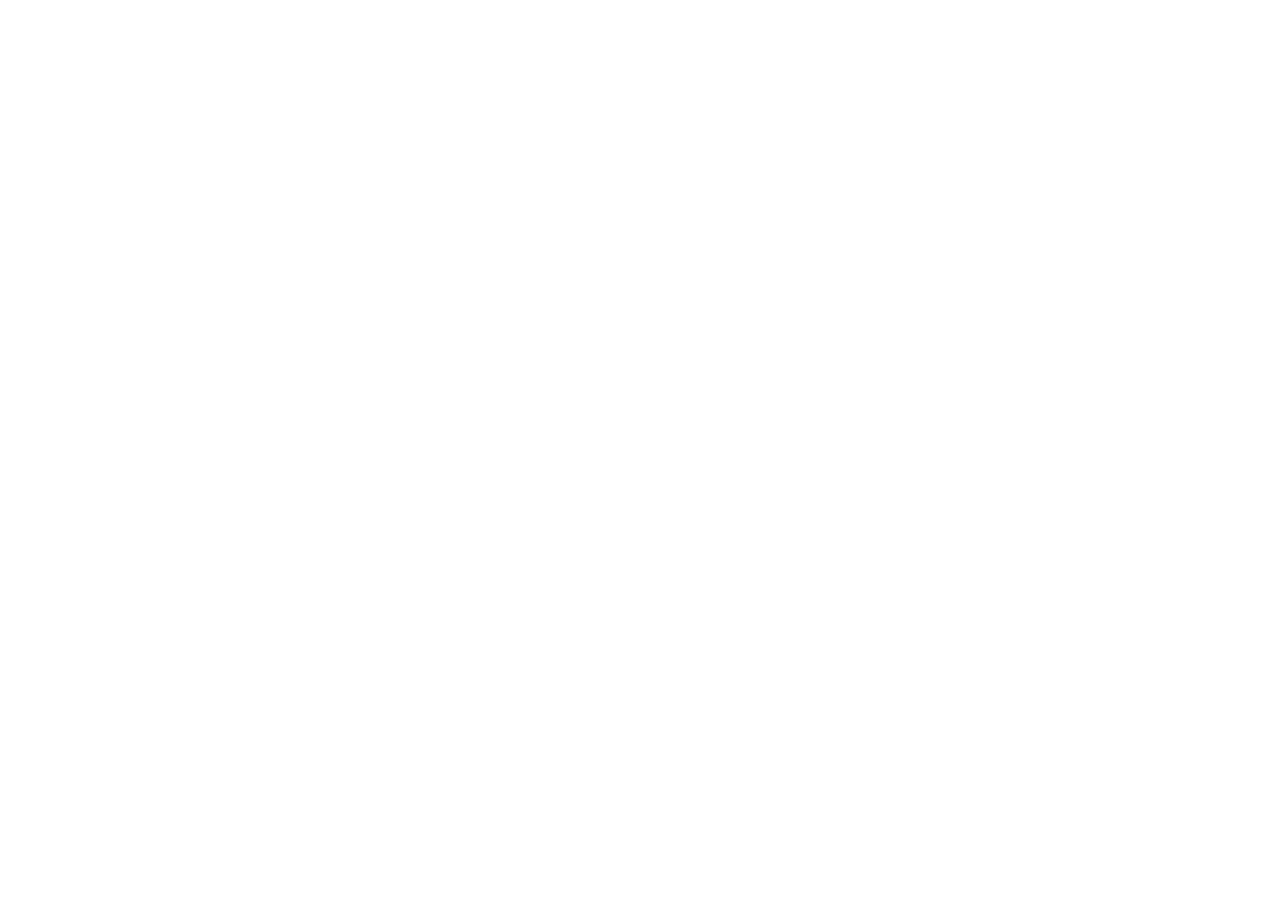
==== index.html @ dad62941 "inmit project" ====
<!DOCTYPE html>
<html lang="en">
<head>
    <meta charset="UTF-8">
    <meta http-equiv="X-UA-Compatible" content="IE=edge">
    <meta name="viewport" content="width=device-width, initial-scale=1.0">
    <title>Document</title>
</head>
<body>
    
</body>
</html>
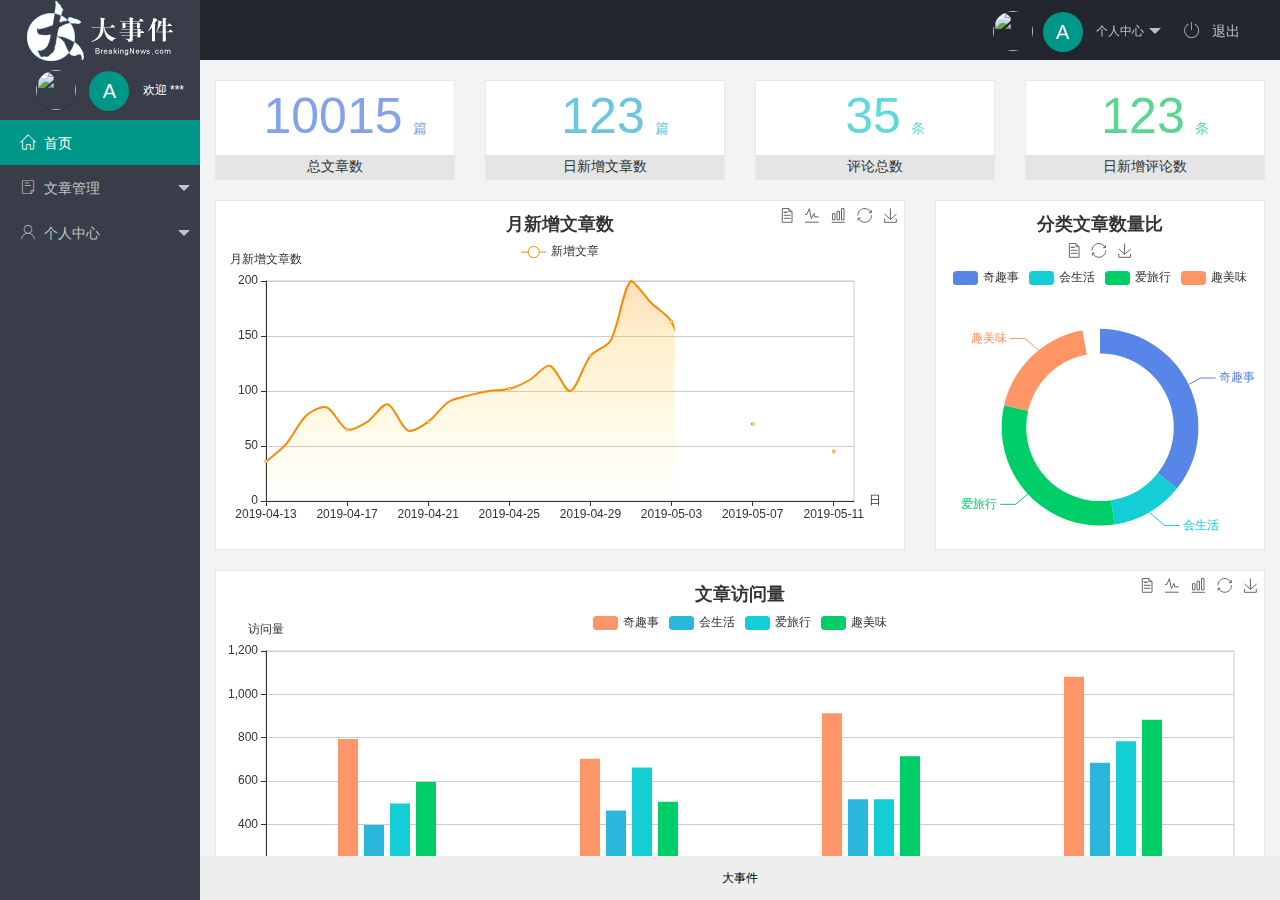
==== commit 96b977a2: "index分支开发完成提交" ====
--- a/index.html
+++ b/index.html
@@ -5,8 +5,89 @@
     <meta http-equiv="X-UA-Compatible" content="IE=edge">
     <meta name="viewport" content="width=device-width, initial-scale=1.0">
     <title>Document</title>
+    <link rel="stylesheet" href="./assets/lib/layui/css/layui.css">
+    <link rel="stylesheet" href="./assets/fonts/iconfont.css">
+    <link rel="stylesheet" href="./assets/css/index.css">
 </head>
 <body>
-    
+    <div class="layui-layout layui-layout-admin">
+        <div class="layui-header">
+          <div class="layui-logo layui-hide-xs layui-bg-black">
+            <img src="./assets/images/logo.png" alt="">
+          </div>
+          <!-- 头部区域（可配合layui 已有的水平导航） -->
+          <ul class="layui-nav layui-layout-left">
+            <!-- 移动端显示 -->
+            <li class="layui-nav-item layui-show-xs-inline-block layui-hide-sm" lay-header-event="menuLeft">
+              <i class="layui-icon layui-icon-spread-left"></i>
+            </li>
+
+          </ul>
+          <ul class="layui-nav layui-layout-right" lay-shrink="all">
+            <li class="layui-nav-item layui-hide layui-show-md-inline-block">
+              <a href="javascript:;" class="userinfo">
+                <img src="/tva1.sinaimg.cn/crop.0.0.118.118.180/5db11ff4gw1e77d3nqrv8j203b03cweg.jpg" class="layui-nav-img"><span class="text-avatar">A</span>
+                个人中心
+              </a>
+              <dl class="layui-nav-child">
+                <dd><a href="">基本资料</a></dd>
+                <dd><a href="">更换头像</a></dd>
+                <dd><a href="">重置密码</a></dd>
+              </dl>
+            </li>
+            <li class="layui-nav-item" lay-header-event="menuRight" lay-unselect>
+              <a href="javascript:;" id="btnLogout"><span class="iconfont icon-tuichu"></span>
+                退出
+              </a>
+            </li>
+          </ul>
+        </div>
+        
+        <div class="layui-side layui-bg-black">
+          <div class="layui-side-scroll">
+            <!-- 左侧导航区域（可配合layui已有的垂直导航） -->
+            <div href="javascript:;" class="userinfo">
+              <img src="/tva1.sinaimg.cn/crop.0.0.118.118.180/5db11ff4gw1e77d3nqrv8j203b03cweg.jpg" class="layui-nav-img">
+              <span class="text-avatar">A</span>
+              <span id="welcome">欢迎 ***</span>
+            </div>
+            <ul class="layui-nav layui-nav-tree" lay-shrink="all">
+                <li class="layui-nav-item layui-this">
+                    <a href="./home/dashboard.html" target="fm"><span class="iconfont icon-home"></span>首页</a>
+                </li>
+                <li class="layui-nav-item">
+                    <a class="" href="javascript:;"><span class="iconfont icon-16"></span>文章管理</a>
+                    <dl class="layui-nav-child">
+                        <dd><a href="javascript:;"><i class="layui-icon layui-icon-cols"></i>文章类别</a></dd>
+                        <dd><a href="javascript:;"><i class="layui-icon layui-icon-cols"></i>文章列表</a></dd>
+                        <dd><a href="javascript:;"><i class="layui-icon layui-icon-cols"></i>发布文章</a></dd>
+                    </dl>
+                </li>
+                <li class="layui-nav-item">
+                    <a href="javascript:;"><span class="iconfont icon-user"></span>个人中心</a>
+                    <dl class="layui-nav-child">
+                        <dd><a href="javascript:;"><i class="layui-icon layui-icon-cols"></i>基本资料</a></dd>
+                        <dd><a href="javascript:;"><i class="layui-icon layui-icon-cols"></i>更换头像</a></dd>
+                        <dd><a href="javascript:;"><i class="layui-icon layui-icon-cols"></i>重置密码</a></dd>
+                    </dl>
+                </li>
+            </ul>
+          </div>
+        </div>
+        
+        <div class="layui-body">
+          <!-- 内容主体区域 -->
+          <iframe name="fm" src="./home/dashboard.html" frameborder="0"></iframe>
+        </div>
+        
+        <div class="layui-footer">
+          <!-- 底部固定区域 -->
+          大事件
+        </div>
+    </div>
+      <script src="./assets/lib/layui/layui.all.js"></script>
+      <script src="./assets/lib/jquery.js"></script>
+      <script src="./assets/js/baseAPI.js"></script>
+      <script src="./assets/js/index.js"></script>
 </body>
 </html>--- a/assets/lib/layui/css/layui.css
+++ b/assets/lib/layui/css/layui.css
@@ -0,0 +1,2 @@
+/** layui-v2.5.5 MIT License By https://www.layui.com */
+ .layui-inline,img{display:inline-block;vertical-align:middle}h1,h2,h3,h4,h5,h6{font-weight:400}.layui-edge,.layui-header,.layui-inline,.layui-main{position:relative}.layui-body,.layui-edge,.layui-elip{overflow:hidden}.layui-btn,.layui-edge,.layui-inline,img{vertical-align:middle}.layui-btn,.layui-disabled,.layui-icon,.layui-unselect{-moz-user-select:none;-webkit-user-select:none;-ms-user-select:none}.layui-elip,.layui-form-checkbox span,.layui-form-pane .layui-form-label{text-overflow:ellipsis;white-space:nowrap}.layui-breadcrumb,.layui-tree-btnGroup{visibility:hidden}blockquote,body,button,dd,div,dl,dt,form,h1,h2,h3,h4,h5,h6,input,li,ol,p,pre,td,textarea,th,ul{margin:0;padding:0;-webkit-tap-highlight-color:rgba(0,0,0,0)}a:active,a:hover{outline:0}img{border:none}li{list-style:none}table{border-collapse:collapse;border-spacing:0}h4,h5,h6{font-size:100%}button,input,optgroup,option,select,textarea{font-family:inherit;font-size:inherit;font-style:inherit;font-weight:inherit;outline:0}pre{white-space:pre-wrap;white-space:-moz-pre-wrap;white-space:-pre-wrap;white-space:-o-pre-wrap;word-wrap:break-word}body{line-height:24px;font:14px Helvetica Neue,Helvetica,PingFang SC,Tahoma,Arial,sans-serif}hr{height:1px;margin:10px 0;border:0;clear:both}a{color:#333;text-decoration:none}a:hover{color:#777}a cite{font-style:normal;*cursor:pointer}.layui-border-box,.layui-border-box *{box-sizing:border-box}.layui-box,.layui-box *{box-sizing:content-box}.layui-clear{clear:both;*zoom:1}.layui-clear:after{content:'\20';clear:both;*zoom:1;display:block;height:0}.layui-inline{*display:inline;*zoom:1}.layui-edge{display:inline-block;width:0;height:0;border-width:6px;border-style:dashed;border-color:transparent}.layui-edge-top{top:-4px;border-bottom-color:#999;border-bottom-style:solid}.layui-edge-right{border-left-color:#999;border-left-style:solid}.layui-edge-bottom{top:2px;border-top-color:#999;border-top-style:solid}.layui-edge-left{border-right-color:#999;border-right-style:solid}.layui-disabled,.layui-disabled:hover{color:#d2d2d2!important;cursor:not-allowed!important}.layui-circle{border-radius:100%}.layui-show{display:block!important}.layui-hide{display:none!important}@font-face{font-family:layui-icon;src:url(../font/iconfont.eot?v=250);src:url(../font/iconfont.eot?v=250#iefix) format('embedded-opentype'),url(../font/iconfont.woff2?v=250) format('woff2'),url(../font/iconfont.woff?v=250) format('woff'),url(../font/iconfont.ttf?v=250) format('truetype'),url(../font/iconfont.svg?v=250#layui-icon) format('svg')}.layui-icon{font-family:layui-icon!important;font-size:16px;font-style:normal;-webkit-font-smoothing:antialiased;-moz-osx-font-smoothing:grayscale}.layui-icon-reply-fill:before{content:"\e611"}.layui-icon-set-fill:before{content:"\e614"}.layui-icon-menu-fill:before{content:"\e60f"}.layui-icon-search:before{content:"\e615"}.layui-icon-share:before{content:"\e641"}.layui-icon-set-sm:before{content:"\e620"}.layui-icon-engine:before{content:"\e628"}.layui-icon-close:before{content:"\1006"}.layui-icon-close-fill:before{content:"\1007"}.layui-icon-chart-screen:before{content:"\e629"}.layui-icon-star:before{content:"\e600"}.layui-icon-circle-dot:before{content:"\e617"}.layui-icon-chat:before{content:"\e606"}.layui-icon-release:before{content:"\e609"}.layui-icon-list:before{content:"\e60a"}.layui-icon-chart:before{content:"\e62c"}.layui-icon-ok-circle:before{content:"\1005"}.layui-icon-layim-theme:before{content:"\e61b"}.layui-icon-table:before{content:"\e62d"}.layui-icon-right:before{content:"\e602"}.layui-icon-left:before{content:"\e603"}.layui-icon-cart-simple:before{content:"\e698"}.layui-icon-face-cry:before{content:"\e69c"}.layui-icon-face-smile:before{content:"\e6af"}.layui-icon-survey:before{content:"\e6b2"}.layui-icon-tree:before{content:"\e62e"}.layui-icon-upload-circle:before{content:"\e62f"}.layui-icon-add-circle:before{content:"\e61f"}.layui-icon-download-circle:before{content:"\e601"}.layui-icon-templeate-1:before{content:"\e630"}.layui-icon-util:before{content:"\e631"}.layui-icon-face-surprised:before{content:"\e664"}.layui-icon-edit:before{content:"\e642"}.layui-icon-speaker:before{content:"\e645"}.layui-icon-down:before{content:"\e61a"}.layui-icon-file:before{content:"\e621"}.layui-icon-layouts:before{content:"\e632"}.layui-icon-rate-half:before{content:"\e6c9"}.layui-icon-add-circle-fine:before{content:"\e608"}.layui-icon-prev-circle:before{content:"\e633"}.layui-icon-read:before{content:"\e705"}.layui-icon-404:before{content:"\e61c"}.layui-icon-carousel:before{content:"\e634"}.layui-icon-help:before{content:"\e607"}.layui-icon-code-circle:before{content:"\e635"}.layui-icon-water:before{content:"\e636"}.layui-icon-username:before{content:"\e66f"}.layui-icon-find-fill:before{content:"\e670"}.layui-icon-about:before{content:"\e60b"}.layui-icon-location:before{content:"\e715"}.layui-icon-up:before{content:"\e619"}.layui-icon-pause:before{content:"\e651"}.layui-icon-date:before{content:"\e637"}.layui-icon-layim-uploadfile:before{content:"\e61d"}.layui-icon-delete:before{content:"\e640"}.layui-icon-play:before{content:"\e652"}.layui-icon-top:before{content:"\e604"}.layui-icon-friends:before{content:"\e612"}.layui-icon-refresh-3:before{content:"\e9aa"}.layui-icon-ok:before{content:"\e605"}.layui-icon-layer:before{content:"\e638"}.layui-icon-face-smile-fine:before{content:"\e60c"}.layui-icon-dollar:before{content:"\e659"}.layui-icon-group:before{content:"\e613"}.layui-icon-layim-download:before{content:"\e61e"}.layui-icon-picture-fine:before{content:"\e60d"}.layui-icon-link:before{content:"\e64c"}.layui-icon-diamond:before{content:"\e735"}.layui-icon-log:before{content:"\e60e"}.layui-icon-rate-solid:before{content:"\e67a"}.layui-icon-fonts-del:before{content:"\e64f"}.layui-icon-unlink:before{content:"\e64d"}.layui-icon-fonts-clear:before{content:"\e639"}.layui-icon-triangle-r:before{content:"\e623"}.layui-icon-circle:before{content:"\e63f"}.layui-icon-radio:before{content:"\e643"}.layui-icon-align-center:before{content:"\e647"}.layui-icon-align-right:before{content:"\e648"}.layui-icon-align-left:before{content:"\e649"}.layui-icon-loading-1:before{content:"\e63e"}.layui-icon-return:before{content:"\e65c"}.layui-icon-fonts-strong:before{content:"\e62b"}.layui-icon-upload:before{content:"\e67c"}.layui-icon-dialogue:before{content:"\e63a"}.layui-icon-video:before{content:"\e6ed"}.layui-icon-headset:before{content:"\e6fc"}.layui-icon-cellphone-fine:before{content:"\e63b"}.layui-icon-add-1:before{content:"\e654"}.layui-icon-face-smile-b:before{content:"\e650"}.layui-icon-fonts-html:before{content:"\e64b"}.layui-icon-form:before{content:"\e63c"}.layui-icon-cart:before{content:"\e657"}.layui-icon-camera-fill:before{content:"\e65d"}.layui-icon-tabs:before{content:"\e62a"}.layui-icon-fonts-code:before{content:"\e64e"}.layui-icon-fire:before{content:"\e756"}.layui-icon-set:before{content:"\e716"}.layui-icon-fonts-u:before{content:"\e646"}.layui-icon-triangle-d:before{content:"\e625"}.layui-icon-tips:before{content:"\e702"}.layui-icon-picture:before{content:"\e64a"}.layui-icon-more-vertical:before{content:"\e671"}.layui-icon-flag:before{content:"\e66c"}.layui-icon-loading:before{content:"\e63d"}.layui-icon-fonts-i:before{content:"\e644"}.layui-icon-refresh-1:before{content:"\e666"}.layui-icon-rmb:before{content:"\e65e"}.layui-icon-home:before{content:"\e68e"}.layui-icon-user:before{content:"\e770"}.layui-icon-notice:before{content:"\e667"}.layui-icon-login-weibo:before{content:"\e675"}.layui-icon-voice:before{content:"\e688"}.layui-icon-upload-drag:before{content:"\e681"}.layui-icon-login-qq:before{content:"\e676"}.layui-icon-snowflake:before{content:"\e6b1"}.layui-icon-file-b:before{content:"\e655"}.layui-icon-template:before{content:"\e663"}.layui-icon-auz:before{content:"\e672"}.layui-icon-console:before{content:"\e665"}.layui-icon-app:before{content:"\e653"}.layui-icon-prev:before{content:"\e65a"}.layui-icon-website:before{content:"\e7ae"}.layui-icon-next:before{content:"\e65b"}.layui-icon-component:before{content:"\e857"}.layui-icon-more:before{content:"\e65f"}.layui-icon-login-wechat:before{content:"\e677"}.layui-icon-shrink-right:before{content:"\e668"}.layui-icon-spread-left:before{content:"\e66b"}.layui-icon-camera:before{content:"\e660"}.layui-icon-note:before{content:"\e66e"}.layui-icon-refresh:before{content:"\e669"}.layui-icon-female:before{content:"\e661"}.layui-icon-male:before{content:"\e662"}.layui-icon-password:before{content:"\e673"}.layui-icon-senior:before{content:"\e674"}.layui-icon-theme:before{content:"\e66a"}.layui-icon-tread:before{content:"\e6c5"}.layui-icon-praise:before{content:"\e6c6"}.layui-icon-star-fill:before{content:"\e658"}.layui-icon-rate:before{content:"\e67b"}.layui-icon-template-1:before{content:"\e656"}.layui-icon-vercode:before{content:"\e679"}.layui-icon-cellphone:before{content:"\e678"}.layui-icon-screen-full:before{content:"\e622"}.layui-icon-screen-restore:before{content:"\e758"}.layui-icon-cols:before{content:"\e610"}.layui-icon-export:before{content:"\e67d"}.layui-icon-print:before{content:"\e66d"}.layui-icon-slider:before{content:"\e714"}.layui-icon-addition:before{content:"\e624"}.layui-icon-subtraction:before{content:"\e67e"}.layui-icon-service:before{content:"\e626"}.layui-icon-transfer:before{content:"\e691"}.layui-main{width:1140px;margin:0 auto}.layui-header{z-index:1000;height:60px}.layui-header a:hover{transition:all .5s;-webkit-transition:all .5s}.layui-side{position:fixed;left:0;top:0;bottom:0;z-index:999;width:200px;overflow-x:hidden}.layui-side-scroll{position:relative;width:220px;height:100%;overflow-x:hidden}.layui-body{position:absolute;left:200px;right:0;top:0;bottom:0;z-index:998;width:auto;overflow-y:auto;box-sizing:border-box}.layui-layout-body{overflow:hidden}.layui-layout-admin .layui-header{background-color:#23262E}.layui-layout-admin .layui-side{top:60px;width:200px;overflow-x:hidden}.layui-layout-admin .layui-body{position:fixed;top:60px;bottom:44px}.layui-layout-admin .layui-main{width:auto;margin:0 15px}.layui-layout-admin .layui-footer{position:fixed;left:200px;right:0;bottom:0;height:44px;line-height:44px;padding:0 15px;background-color:#eee}.layui-layout-admin .layui-logo{position:absolute;left:0;top:0;width:200px;height:100%;line-height:60px;text-align:center;color:#009688;font-size:16px}.layui-layout-admin .layui-header .layui-nav{background:0 0}.layui-layout-left{position:absolute!important;left:200px;top:0}.layui-layout-right{position:absolute!important;right:0;top:0}.layui-container{position:relative;margin:0 auto;padding:0 15px;box-sizing:border-box}.layui-fluid{position:relative;margin:0 auto;padding:0 15px}.layui-row:after,.layui-row:before{content:'';display:block;clear:both}.layui-col-lg1,.layui-col-lg10,.layui-col-lg11,.layui-col-lg12,.layui-col-lg2,.layui-col-lg3,.layui-col-lg4,.layui-col-lg5,.layui-col-lg6,.layui-col-lg7,.layui-col-lg8,.layui-col-lg9,.layui-col-md1,.layui-col-md10,.layui-col-md11,.layui-col-md12,.layui-col-md2,.layui-col-md3,.layui-col-md4,.layui-col-md5,.layui-col-md6,.layui-col-md7,.layui-col-md8,.layui-col-md9,.layui-col-sm1,.layui-col-sm10,.layui-col-sm11,.layui-col-sm12,.layui-col-sm2,.layui-col-sm3,.layui-col-sm4,.layui-col-sm5,.layui-col-sm6,.layui-col-sm7,.layui-col-sm8,.layui-col-sm9,.layui-col-xs1,.layui-col-xs10,.layui-col-xs11,.layui-col-xs12,.layui-col-xs2,.layui-col-xs3,.layui-col-xs4,.layui-col-xs5,.layui-col-xs6,.layui-col-xs7,.layui-col-xs8,.layui-col-xs9{position:relative;display:block;box-sizing:border-box}.layui-col-xs1,.layui-col-xs10,.layui-col-xs11,.layui-col-xs12,.layui-col-xs2,.layui-col-xs3,.layui-col-xs4,.layui-col-xs5,.layui-col-xs6,.layui-col-xs7,.layui-col-xs8,.layui-col-xs9{float:left}.layui-col-xs1{width:8.33333333%}.layui-col-xs2{width:16.66666667%}.layui-col-xs3{width:25%}.layui-col-xs4{width:33.33333333%}.layui-col-xs5{width:41.66666667%}.layui-col-xs6{width:50%}.layui-col-xs7{width:58.33333333%}.layui-col-xs8{width:66.66666667%}.layui-col-xs9{width:75%}.layui-col-xs10{width:83.33333333%}.layui-col-xs11{width:91.66666667%}.layui-col-xs12{width:100%}.layui-col-xs-offset1{margin-left:8.33333333%}.layui-col-xs-offset2{margin-left:16.66666667%}.layui-col-xs-offset3{margin-left:25%}.layui-col-xs-offset4{margin-left:33.33333333%}.layui-col-xs-offset5{margin-left:41.66666667%}.layui-col-xs-offset6{margin-left:50%}.layui-col-xs-offset7{margin-left:58.33333333%}.layui-col-xs-offset8{margin-left:66.66666667%}.layui-col-xs-offset9{margin-left:75%}.layui-col-xs-offset10{margin-left:83.33333333%}.layui-col-xs-offset11{margin-left:91.66666667%}.layui-col-xs-offset12{margin-left:100%}@media screen and (max-width:768px){.layui-hide-xs{display:none!important}.layui-show-xs-block{display:block!important}.layui-show-xs-inline{display:inline!important}.layui-show-xs-inline-block{display:inline-block!important}}@media screen and (min-width:768px){.layui-container{width:750px}.layui-hide-sm{display:none!important}.layui-show-sm-block{display:block!important}.layui-show-sm-inline{display:inline!important}.layui-show-sm-inline-block{display:inline-block!important}.layui-col-sm1,.layui-col-sm10,.layui-col-sm11,.layui-col-sm12,.layui-col-sm2,.layui-col-sm3,.layui-col-sm4,.layui-col-sm5,.layui-col-sm6,.layui-col-sm7,.layui-col-sm8,.layui-col-sm9{float:left}.layui-col-sm1{width:8.33333333%}.layui-col-sm2{width:16.66666667%}.layui-col-sm3{width:25%}.layui-col-sm4{width:33.33333333%}.layui-col-sm5{width:41.66666667%}.layui-col-sm6{width:50%}.layui-col-sm7{width:58.33333333%}.layui-col-sm8{width:66.66666667%}.layui-col-sm9{width:75%}.layui-col-sm10{width:83.33333333%}.layui-col-sm11{width:91.66666667%}.layui-col-sm12{width:100%}.layui-col-sm-offset1{margin-left:8.33333333%}.layui-col-sm-offset2{margin-left:16.66666667%}.layui-col-sm-offset3{margin-left:25%}.layui-col-sm-offset4{margin-left:33.33333333%}.layui-col-sm-offset5{margin-left:41.66666667%}.layui-col-sm-offset6{margin-left:50%}.layui-col-sm-offset7{margin-left:58.33333333%}.layui-col-sm-offset8{margin-left:66.66666667%}.layui-col-sm-offset9{margin-left:75%}.layui-col-sm-offset10{margin-left:83.33333333%}.layui-col-sm-offset11{margin-left:91.66666667%}.layui-col-sm-offset12{margin-left:100%}}@media screen and (min-width:992px){.layui-container{width:970px}.layui-hide-md{display:none!important}.layui-show-md-block{display:block!important}.layui-show-md-inline{display:inline!important}.layui-show-md-inline-block{display:inline-block!important}.layui-col-md1,.layui-col-md10,.layui-col-md11,.layui-col-md12,.layui-col-md2,.layui-col-md3,.layui-col-md4,.layui-col-md5,.layui-col-md6,.layui-col-md7,.layui-col-md8,.layui-col-md9{float:left}.layui-col-md1{width:8.33333333%}.layui-col-md2{width:16.66666667%}.layui-col-md3{width:25%}.layui-col-md4{width:33.33333333%}.layui-col-md5{width:41.66666667%}.layui-col-md6{width:50%}.layui-col-md7{width:58.33333333%}.layui-col-md8{width:66.66666667%}.layui-col-md9{width:75%}.layui-col-md10{width:83.33333333%}.layui-col-md11{width:91.66666667%}.layui-col-md12{width:100%}.layui-col-md-offset1{margin-left:8.33333333%}.layui-col-md-offset2{margin-left:16.66666667%}.layui-col-md-offset3{margin-left:25%}.layui-col-md-offset4{margin-left:33.33333333%}.layui-col-md-offset5{margin-left:41.66666667%}.layui-col-md-offset6{margin-left:50%}.layui-col-md-offset7{margin-left:58.33333333%}.layui-col-md-offset8{margin-left:66.66666667%}.layui-col-md-offset9{margin-left:75%}.layui-col-md-offset10{margin-left:83.33333333%}.layui-col-md-offset11{margin-left:91.66666667%}.layui-col-md-offset12{margin-left:100%}}@media screen and (min-width:1200px){.layui-container{width:1170px}.layui-hide-lg{display:none!important}.layui-show-lg-block{display:block!important}.layui-show-lg-inline{display:inline!important}.layui-show-lg-inline-block{display:inline-block!important}.layui-col-lg1,.layui-col-lg10,.layui-col-lg11,.layui-col-lg12,.layui-col-lg2,.layui-col-lg3,.layui-col-lg4,.layui-col-lg5,.layui-col-lg6,.layui-col-lg7,.layui-col-lg8,.layui-col-lg9{float:left}.layui-col-lg1{width:8.33333333%}.layui-col-lg2{width:16.66666667%}.layui-col-lg3{width:25%}.layui-col-lg4{width:33.33333333%}.layui-col-lg5{width:41.66666667%}.layui-col-lg6{width:50%}.layui-col-lg7{width:58.33333333%}.layui-col-lg8{width:66.66666667%}.layui-col-lg9{width:75%}.layui-col-lg10{width:83.33333333%}.layui-col-lg11{width:91.66666667%}.layui-col-lg12{width:100%}.layui-col-lg-offset1{margin-left:8.33333333%}.layui-col-lg-offset2{margin-left:16.66666667%}.layui-col-lg-offset3{margin-left:25%}.layui-col-lg-offset4{margin-left:33.33333333%}.layui-col-lg-offset5{margin-left:41.66666667%}.layui-col-lg-offset6{margin-left:50%}.layui-col-lg-offset7{margin-left:58.33333333%}.layui-col-lg-offset8{margin-left:66.66666667%}.layui-col-lg-offset9{margin-left:75%}.layui-col-lg-offset10{margin-left:83.33333333%}.layui-col-lg-offset11{margin-left:91.66666667%}.layui-col-lg-offset12{margin-left:100%}}.layui-col-space1{margin:-.5px}.layui-col-space1>*{padding:.5px}.layui-col-space3{margin:-1.5px}.layui-col-space3>*{padding:1.5px}.layui-col-space5{margin:-2.5px}.layui-col-space5>*{padding:2.5px}.layui-col-space8{margin:-3.5px}.layui-col-space8>*{padding:3.5px}.layui-col-space10{margin:-5px}.layui-col-space10>*{padding:5px}.layui-col-space12{margin:-6px}.layui-col-space12>*{padding:6px}.layui-col-space15{margin:-7.5px}.layui-col-space15>*{padding:7.5px}.layui-col-space18{margin:-9px}.layui-col-space18>*{padding:9px}.layui-col-space20{margin:-10px}.layui-col-space20>*{padding:10px}.layui-col-space22{margin:-11px}.layui-col-space22>*{padding:11px}.layui-col-space25{margin:-12.5px}.layui-col-space25>*{padding:12.5px}.layui-col-space30{margin:-15px}.layui-col-space30>*{padding:15px}.layui-btn,.layui-input,.layui-select,.layui-textarea,.layui-upload-button{outline:0;-webkit-appearance:none;transition:all .3s;-webkit-transition:all .3s;box-sizing:border-box}.layui-elem-quote{margin-bottom:10px;padding:15px;line-height:22px;border-left:5px solid #009688;border-radius:0 2px 2px 0;background-color:#f2f2f2}.layui-quote-nm{border-style:solid;border-width:1px 1px 1px 5px;background:0 0}.layui-elem-field{margin-bottom:10px;padding:0;border-width:1px;border-style:solid}.layui-elem-field legend{margin-left:20px;padding:0 10px;font-size:20px;font-weight:300}.layui-field-title{margin:10px 0 20px;border-width:1px 0 0}.layui-field-box{padding:10px 15px}.layui-field-title .layui-field-box{padding:10px 0}.layui-progress{position:relative;height:6px;border-radius:20px;background-color:#e2e2e2}.layui-progress-bar{position:absolute;left:0;top:0;width:0;max-width:100%;height:6px;border-radius:20px;text-align:right;background-color:#5FB878;transition:all .3s;-webkit-transition:all .3s}.layui-progress-big,.layui-progress-big .layui-progress-bar{height:18px;line-height:18px}.layui-progress-text{position:relative;top:-20px;line-height:18px;font-size:12px;color:#666}.layui-progress-big .layui-progress-text{position:static;padding:0 10px;color:#fff}.layui-collapse{border-width:1px;border-style:solid;border-radius:2px}.layui-colla-content,.layui-colla-item{border-top-width:1px;border-top-style:solid}.layui-colla-item:first-child{border-top:none}.layui-colla-title{position:relative;height:42px;line-height:42px;padding:0 15px 0 35px;color:#333;background-color:#f2f2f2;cursor:pointer;font-size:14px;overflow:hidden}.layui-colla-content{display:none;padding:10px 15px;line-height:22px;color:#666}.layui-colla-icon{position:absolute;left:15px;top:0;font-size:14px}.layui-card{margin-bottom:15px;border-radius:2px;background-color:#fff;box-shadow:0 1px 2px 0 rgba(0,0,0,.05)}.layui-card:last-child{margin-bottom:0}.layui-card-header{position:relative;height:42px;line-height:42px;padding:0 15px;border-bottom:1px solid #f6f6f6;color:#333;border-radius:2px 2px 0 0;font-size:14px}.layui-bg-black,.layui-bg-blue,.layui-bg-cyan,.layui-bg-green,.layui-bg-orange,.layui-bg-red{color:#fff!important}.layui-card-body{position:relative;padding:10px 15px;line-height:24px}.layui-card-body[pad15]{padding:15px}.layui-card-body[pad20]{padding:20px}.layui-card-body .layui-table{margin:5px 0}.layui-card .layui-tab{margin:0}.layui-panel-window{position:relative;padding:15px;border-radius:0;border-top:5px solid #E6E6E6;background-color:#fff}.layui-auxiliar-moving{position:fixed;left:0;right:0;top:0;bottom:0;width:100%;height:100%;background:0 0;z-index:9999999999}.layui-form-label,.layui-form-mid,.layui-form-select,.layui-input-block,.layui-input-inline,.layui-textarea{position:relative}.layui-bg-red{background-color:#FF5722!important}.layui-bg-orange{background-color:#FFB800!important}.layui-bg-green{background-color:#009688!important}.layui-bg-cyan{background-color:#2F4056!important}.layui-bg-blue{background-color:#1E9FFF!important}.layui-bg-black{background-color:#393D49!important}.layui-bg-gray{background-color:#eee!important;color:#666!important}.layui-badge-rim,.layui-colla-content,.layui-colla-item,.layui-collapse,.layui-elem-field,.layui-form-pane .layui-form-item[pane],.layui-form-pane .layui-form-label,.layui-input,.layui-layedit,.layui-layedit-tool,.layui-quote-nm,.layui-select,.layui-tab-bar,.layui-tab-card,.layui-tab-title,.layui-tab-title .layui-this:after,.layui-textarea{border-color:#e6e6e6}.layui-timeline-item:before,hr{background-color:#e6e6e6}.layui-text{line-height:22px;font-size:14px;color:#666}.layui-text h1,.layui-text h2,.layui-text h3{font-weight:500;color:#333}.layui-text h1{font-size:30px}.layui-text h2{font-size:24px}.layui-text h3{font-size:18px}.layui-text a:not(.layui-btn){color:#01AAED}.layui-text a:not(.layui-btn):hover{text-decoration:underline}.layui-text ul{padding:5px 0 5px 15px}.layui-text ul li{margin-top:5px;list-style-type:disc}.layui-text em,.layui-word-aux{color:#999!important;padding:0 5px!important}.layui-btn{display:inline-block;height:38px;line-height:38px;padding:0 18px;background-color:#009688;color:#fff;white-space:nowrap;text-align:center;font-size:14px;border:none;border-radius:2px;cursor:pointer}.layui-btn:hover{opacity:.8;filter:alpha(opacity=80);color:#fff}.layui-btn:active{opacity:1;filter:alpha(opacity=100)}.layui-btn+.layui-btn{margin-left:10px}.layui-btn-container{font-size:0}.layui-btn-container .layui-btn{margin-right:10px;margin-bottom:10px}.layui-btn-container .layui-btn+.layui-btn{margin-left:0}.layui-table .layui-btn-container .layui-btn{margin-bottom:9px}.layui-btn-radius{border-radius:100px}.layui-btn .layui-icon{margin-right:3px;font-size:18px;vertical-align:bottom;vertical-align:middle\9}.layui-btn-primary{border:1px solid #C9C9C9;background-color:#fff;color:#555}.layui-btn-primary:hover{border-color:#009688;color:#333}.layui-btn-normal{background-color:#1E9FFF}.layui-btn-warm{background-color:#FFB800}.layui-btn-danger{background-color:#FF5722}.layui-btn-checked{background-color:#5FB878}.layui-btn-disabled,.layui-btn-disabled:active,.layui-btn-disabled:hover{border:1px solid #e6e6e6;background-color:#FBFBFB;color:#C9C9C9;cursor:not-allowed;opacity:1}.layui-btn-lg{height:44px;line-height:44px;padding:0 25px;font-size:16px}.layui-btn-sm{height:30px;line-height:30px;padding:0 10px;font-size:12px}.layui-btn-sm i{font-size:16px!important}.layui-btn-xs{height:22px;line-height:22px;padding:0 5px;font-size:12px}.layui-btn-xs i{font-size:14px!important}.layui-btn-group{display:inline-block;vertical-align:middle;font-size:0}.layui-btn-group .layui-btn{margin-left:0!important;margin-right:0!important;border-left:1px solid rgba(255,255,255,.5);border-radius:0}.layui-btn-group .layui-btn-primary{border-left:none}.layui-btn-group .layui-btn-primary:hover{border-color:#C9C9C9;color:#009688}.layui-btn-group .layui-btn:first-child{border-left:none;border-radius:2px 0 0 2px}.layui-btn-group .layui-btn-primary:first-child{border-left:1px solid #c9c9c9}.layui-btn-group .layui-btn:last-child{border-radius:0 2px 2px 0}.layui-btn-group .layui-btn+.layui-btn{margin-left:0}.layui-btn-group+.layui-btn-group{margin-left:10px}.layui-btn-fluid{width:100%}.layui-input,.layui-select,.layui-textarea{height:38px;line-height:1.3;line-height:38px\9;border-width:1px;border-style:solid;background-color:#fff;border-radius:2px}.layui-input::-webkit-input-placeholder,.layui-select::-webkit-input-placeholder,.layui-textarea::-webkit-input-placeholder{line-height:1.3}.layui-input,.layui-textarea{display:block;width:100%;padding-left:10px}.layui-input:hover,.layui-textarea:hover{border-color:#D2D2D2!important}.layui-input:focus,.layui-textarea:focus{border-color:#C9C9C9!important}.layui-textarea{min-height:100px;height:auto;line-height:20px;padding:6px 10px;resize:vertical}.layui-select{padding:0 10px}.layui-form input[type=checkbox],.layui-form input[type=radio],.layui-form select{display:none}.layui-form [lay-ignore]{display:initial}.layui-form-item{margin-bottom:15px;clear:both;*zoom:1}.layui-form-item:after{content:'\20';clear:both;*zoom:1;display:block;height:0}.layui-form-label{float:left;display:block;padding:9px 15px;width:80px;font-weight:400;line-height:20px;text-align:right}.layui-form-label-col{display:block;float:none;padding:9px 0;line-height:20px;text-align:left}.layui-form-item .layui-inline{margin-bottom:5px;margin-right:10px}.layui-input-block{margin-left:110px;min-height:36px}.layui-input-inline{display:inline-block;vertical-align:middle}.layui-form-item .layui-input-inline{float:left;width:190px;margin-right:10px}.layui-form-text .layui-input-inline{width:auto}.layui-form-mid{float:left;display:block;padding:9px 0!important;line-height:20px;margin-right:10px}.layui-form-danger+.layui-form-select .layui-input,.layui-form-danger:focus{border-color:#FF5722!important}.layui-form-select .layui-input{padding-right:30px;cursor:pointer}.layui-form-select .layui-edge{position:absolute;right:10px;top:50%;margin-top:-3px;cursor:pointer;border-width:6px;border-top-color:#c2c2c2;border-top-style:solid;transition:all .3s;-webkit-transition:all .3s}.layui-form-select dl{display:none;position:absolute;left:0;top:42px;padding:5px 0;z-index:899;min-width:100%;border:1px solid #d2d2d2;max-height:300px;overflow-y:auto;background-color:#fff;border-radius:2px;box-shadow:0 2px 4px rgba(0,0,0,.12);box-sizing:border-box}.layui-form-select dl dd,.layui-form-select dl dt{padding:0 10px;line-height:36px;white-space:nowrap;overflow:hidden;text-overflow:ellipsis}.layui-form-select dl dt{font-size:12px;color:#999}.layui-form-select dl dd{cursor:pointer}.layui-form-select dl dd:hover{background-color:#f2f2f2;-webkit-transition:.5s all;transition:.5s all}.layui-form-select .layui-select-group dd{padding-left:20px}.layui-form-select dl dd.layui-select-tips{padding-left:10px!important;color:#999}.layui-form-select dl dd.layui-this{background-color:#5FB878;color:#fff}.layui-form-checkbox,.layui-form-select dl dd.layui-disabled{background-color:#fff}.layui-form-selected dl{display:block}.layui-form-checkbox,.layui-form-checkbox *,.layui-form-switch{display:inline-block;vertical-align:middle}.layui-form-selected .layui-edge{margin-top:-9px;-webkit-transform:rotate(180deg);transform:rotate(180deg);margin-top:-3px\9}:root .layui-form-selected .layui-edge{margin-top:-9px\0/IE9}.layui-form-selectup dl{top:auto;bottom:42px}.layui-select-none{margin:5px 0;text-align:center;color:#999}.layui-select-disabled .layui-disabled{border-color:#eee!important}.layui-select-disabled .layui-edge{border-top-color:#d2d2d2}.layui-form-checkbox{position:relative;height:30px;line-height:30px;margin-right:10px;padding-right:30px;cursor:pointer;font-size:0;-webkit-transition:.1s linear;transition:.1s linear;box-sizing:border-box}.layui-form-checkbox span{padding:0 10px;height:100%;font-size:14px;border-radius:2px 0 0 2px;background-color:#d2d2d2;color:#fff;overflow:hidden}.layui-form-checkbox:hover span{background-color:#c2c2c2}.layui-form-checkbox i{position:absolute;right:0;top:0;width:30px;height:28px;border:1px solid #d2d2d2;border-left:none;border-radius:0 2px 2px 0;color:#fff;font-size:20px;text-align:center}.layui-form-checkbox:hover i{border-color:#c2c2c2;color:#c2c2c2}.layui-form-checked,.layui-form-checked:hover{border-color:#5FB878}.layui-form-checked span,.layui-form-checked:hover span{background-color:#5FB878}.layui-form-checked i,.layui-form-checked:hover i{color:#5FB878}.layui-form-item .layui-form-checkbox{margin-top:4px}.layui-form-checkbox[lay-skin=primary]{height:auto!important;line-height:normal!important;min-width:18px;min-height:18px;border:none!important;margin-right:0;padding-left:28px;padding-right:0;background:0 0}.layui-form-checkbox[lay-skin=primary] span{padding-left:0;padding-right:15px;line-height:18px;background:0 0;color:#666}.layui-form-checkbox[lay-skin=primary] i{right:auto;left:0;width:16px;height:16px;line-height:16px;border:1px solid #d2d2d2;font-size:12px;border-radius:2px;background-color:#fff;-webkit-transition:.1s linear;transition:.1s linear}.layui-form-checkbox[lay-skin=primary]:hover i{border-color:#5FB878;color:#fff}.layui-form-checked[lay-skin=primary] i{border-color:#5FB878!important;background-color:#5FB878;color:#fff}.layui-checkbox-disbaled[lay-skin=primary] span{background:0 0!important;color:#c2c2c2}.layui-checkbox-disbaled[lay-skin=primary]:hover i{border-color:#d2d2d2}.layui-form-item .layui-form-checkbox[lay-skin=primary]{margin-top:10px}.layui-form-switch{position:relative;height:22px;line-height:22px;min-width:35px;padding:0 5px;margin-top:8px;border:1px solid #d2d2d2;border-radius:20px;cursor:pointer;background-color:#fff;-webkit-transition:.1s linear;transition:.1s linear}.layui-form-switch i{position:absolute;left:5px;top:3px;width:16px;height:16px;border-radius:20px;background-color:#d2d2d2;-webkit-transition:.1s linear;transition:.1s linear}.layui-form-switch em{position:relative;top:0;width:25px;margin-left:21px;padding:0!important;text-align:center!important;color:#999!important;font-style:normal!important;font-size:12px}.layui-form-onswitch{border-color:#5FB878;background-color:#5FB878}.layui-checkbox-disbaled,.layui-checkbox-disbaled i{border-color:#e2e2e2!important}.layui-form-onswitch i{left:100%;margin-left:-21px;background-color:#fff}.layui-form-onswitch em{margin-left:5px;margin-right:21px;color:#fff!important}.layui-checkbox-disbaled span{background-color:#e2e2e2!important}.layui-checkbox-disbaled:hover i{color:#fff!important}[lay-radio]{display:none}.layui-form-radio,.layui-form-radio *{display:inline-block;vertical-align:middle}.layui-form-radio{line-height:28px;margin:6px 10px 0 0;padding-right:10px;cursor:pointer;font-size:0}.layui-form-radio *{font-size:14px}.layui-form-radio>i{margin-right:8px;font-size:22px;color:#c2c2c2}.layui-form-radio>i:hover,.layui-form-radioed>i{color:#5FB878}.layui-radio-disbaled>i{color:#e2e2e2!important}.layui-form-pane .layui-form-label{width:110px;padding:8px 15px;height:38px;line-height:20px;border-width:1px;border-style:solid;border-radius:2px 0 0 2px;text-align:center;background-color:#FBFBFB;overflow:hidden;box-sizing:border-box}.layui-form-pane .layui-input-inline{margin-left:-1px}.layui-form-pane .layui-input-block{margin-left:110px;left:-1px}.layui-form-pane .layui-input{border-radius:0 2px 2px 0}.layui-form-pane .layui-form-text .layui-form-label{float:none;width:100%;border-radius:2px;box-sizing:border-box;text-align:left}.layui-form-pane .layui-form-text .layui-input-inline{display:block;margin:0;top:-1px;clear:both}.layui-form-pane .layui-form-text .layui-input-block{margin:0;left:0;top:-1px}.layui-form-pane .layui-form-text .layui-textarea{min-height:100px;border-radius:0 0 2px 2px}.layui-form-pane .layui-form-checkbox{margin:4px 0 4px 10px}.layui-form-pane .layui-form-radio,.layui-form-pane .layui-form-switch{margin-top:6px;margin-left:10px}.layui-form-pane .layui-form-item[pane]{position:relative;border-width:1px;border-style:solid}.layui-form-pane .layui-form-item[pane] .layui-form-label{position:absolute;left:0;top:0;height:100%;border-width:0 1px 0 0}.layui-form-pane .layui-form-item[pane] .layui-input-inline{margin-left:110px}@media screen and (max-width:450px){.layui-form-item .layui-form-label{text-overflow:ellipsis;overflow:hidden;white-space:nowrap}.layui-form-item .layui-inline{display:block;margin-right:0;margin-bottom:20px;clear:both}.layui-form-item .layui-inline:after{content:'\20';clear:both;display:block;height:0}.layui-form-item .layui-input-inline{display:block;float:none;left:-3px;width:auto;margin:0 0 10px 112px}.layui-form-item .layui-input-inline+.layui-form-mid{margin-left:110px;top:-5px;padding:0}.layui-form-item .layui-form-checkbox{margin-right:5px;margin-bottom:5px}}.layui-layedit{border-width:1px;border-style:solid;border-radius:2px}.layui-layedit-tool{padding:3px 5px;border-bottom-width:1px;border-bottom-style:solid;font-size:0}.layedit-tool-fixed{position:fixed;top:0;border-top:1px solid #e2e2e2}.layui-layedit-tool .layedit-tool-mid,.layui-layedit-tool .layui-icon{display:inline-block;vertical-align:middle;text-align:center;font-size:14px}.layui-layedit-tool .layui-icon{position:relative;width:32px;height:30px;line-height:30px;margin:3px 5px;color:#777;cursor:pointer;border-radius:2px}.layui-layedit-tool .layui-icon:hover{color:#393D49}.layui-layedit-tool .layui-icon:active{color:#000}.layui-layedit-tool .layedit-tool-active{background-color:#e2e2e2;color:#000}.layui-layedit-tool .layui-disabled,.layui-layedit-tool .layui-disabled:hover{color:#d2d2d2;cursor:not-allowed}.layui-layedit-tool .layedit-tool-mid{width:1px;height:18px;margin:0 10px;background-color:#d2d2d2}.layedit-tool-html{width:50px!important;font-size:30px!important}.layedit-tool-b,.layedit-tool-code,.layedit-tool-help{font-size:16px!important}.layedit-tool-d,.layedit-tool-face,.layedit-tool-image,.layedit-tool-unlink{font-size:18px!important}.layedit-tool-image input{position:absolute;font-size:0;left:0;top:0;width:100%;height:100%;opacity:.01;filter:Alpha(opacity=1);cursor:pointer}.layui-layedit-iframe iframe{display:block;width:100%}#LAY_layedit_code{overflow:hidden}.layui-laypage{display:inline-block;*display:inline;*zoom:1;vertical-align:middle;margin:10px 0;font-size:0}.layui-laypage>a:first-child,.layui-laypage>a:first-child em{border-radius:2px 0 0 2px}.layui-laypage>a:last-child,.layui-laypage>a:last-child em{border-radius:0 2px 2px 0}.layui-laypage>:first-child{margin-left:0!important}.layui-laypage>:last-child{margin-right:0!important}.layui-laypage a,.layui-laypage button,.layui-laypage input,.layui-laypage select,.layui-laypage span{border:1px solid #e2e2e2}.layui-laypage a,.layui-laypage span{display:inline-block;*display:inline;*zoom:1;vertical-align:middle;padding:0 15px;height:28px;line-height:28px;margin:0 -1px 5px 0;background-color:#fff;color:#333;font-size:12px}.layui-flow-more a *,.layui-laypage input,.layui-table-view select[lay-ignore]{display:inline-block}.layui-laypage a:hover{color:#009688}.layui-laypage em{font-style:normal}.layui-laypage .layui-laypage-spr{color:#999;font-weight:700}.layui-laypage a{text-decoration:none}.layui-laypage .layui-laypage-curr{position:relative}.layui-laypage .layui-laypage-curr em{position:relative;color:#fff}.layui-laypage .layui-laypage-curr .layui-laypage-em{position:absolute;left:-1px;top:-1px;padding:1px;width:100%;height:100%;background-color:#009688}.layui-laypage-em{border-radius:2px}.layui-laypage-next em,.layui-laypage-prev em{font-family:Sim sun;font-size:16px}.layui-laypage .layui-laypage-count,.layui-laypage .layui-laypage-limits,.layui-laypage .layui-laypage-refresh,.layui-laypage .layui-laypage-skip{margin-left:10px;margin-right:10px;padding:0;border:none}.layui-laypage .layui-laypage-limits,.layui-laypage .layui-laypage-refresh{vertical-align:top}.layui-laypage .layui-laypage-refresh i{font-size:18px;cursor:pointer}.layui-laypage select{height:22px;padding:3px;border-radius:2px;cursor:pointer}.layui-laypage .layui-laypage-skip{height:30px;line-height:30px;color:#999}.layui-laypage button,.layui-laypage input{height:30px;line-height:30px;border-radius:2px;vertical-align:top;background-color:#fff;box-sizing:border-box}.layui-laypage input{width:40px;margin:0 10px;padding:0 3px;text-align:center}.layui-laypage input:focus,.layui-laypage select:focus{border-color:#009688!important}.layui-laypage button{margin-left:10px;padding:0 10px;cursor:pointer}.layui-table,.layui-table-view{margin:10px 0}.layui-flow-more{margin:10px 0;text-align:center;color:#999;font-size:14px}.layui-flow-more a{height:32px;line-height:32px}.layui-flow-more a *{vertical-align:top}.layui-flow-more a cite{padding:0 20px;border-radius:3px;background-color:#eee;color:#333;font-style:normal}.layui-flow-more a cite:hover{opacity:.8}.layui-flow-more a i{font-size:30px;color:#737383}.layui-table{width:100%;background-color:#fff;color:#666}.layui-table tr{transition:all .3s;-webkit-transition:all .3s}.layui-table th{text-align:left;font-weight:400}.layui-table tbody tr:hover,.layui-table thead tr,.layui-table-click,.layui-table-header,.layui-table-hover,.layui-table-mend,.layui-table-patch,.layui-table-tool,.layui-table-total,.layui-table-total tr,.layui-table[lay-even] tr:nth-child(even){background-color:#f2f2f2}.layui-table td,.layui-table th,.layui-table-col-set,.layui-table-fixed-r,.layui-table-grid-down,.layui-table-header,.layui-table-page,.layui-table-tips-main,.layui-table-tool,.layui-table-total,.layui-table-view,.layui-table[lay-skin=line],.layui-table[lay-skin=row]{border-width:1px;border-style:solid;border-color:#e6e6e6}.layui-table td,.layui-table th{position:relative;padding:9px 15px;min-height:20px;line-height:20px;font-size:14px}.layui-table[lay-skin=line] td,.layui-table[lay-skin=line] th{border-width:0 0 1px}.layui-table[lay-skin=row] td,.layui-table[lay-skin=row] th{border-width:0 1px 0 0}.layui-table[lay-skin=nob] td,.layui-table[lay-skin=nob] th{border:none}.layui-table img{max-width:100px}.layui-table[lay-size=lg] td,.layui-table[lay-size=lg] th{padding:15px 30px}.layui-table-view .layui-table[lay-size=lg] .layui-table-cell{height:40px;line-height:40px}.layui-table[lay-size=sm] td,.layui-table[lay-size=sm] th{font-size:12px;padding:5px 10px}.layui-table-view .layui-table[lay-size=sm] .layui-table-cell{height:20px;line-height:20px}.layui-table[lay-data]{display:none}.layui-table-box{position:relative;overflow:hidden}.layui-table-view .layui-table{position:relative;width:auto;margin:0}.layui-table-view .layui-table[lay-skin=line]{border-width:0 1px 0 0}.layui-table-view .layui-table[lay-skin=row]{border-width:0 0 1px}.layui-table-view .layui-table td,.layui-table-view .layui-table th{padding:5px 0;border-top:none;border-left:none}.layui-table-view .layui-table th.layui-unselect .layui-table-cell span{cursor:pointer}.layui-table-view .layui-table td{cursor:default}.layui-table-view .layui-table td[data-edit=text]{cursor:text}.layui-table-view .layui-form-checkbox[lay-skin=primary] i{width:18px;height:18px}.layui-table-view .layui-form-radio{line-height:0;padding:0}.layui-table-view .layui-form-radio>i{margin:0;font-size:20px}.layui-table-init{position:absolute;left:0;top:0;width:100%;height:100%;text-align:center;z-index:110}.layui-table-init .layui-icon{position:absolute;left:50%;top:50%;margin:-15px 0 0 -15px;font-size:30px;color:#c2c2c2}.layui-table-header{border-width:0 0 1px;overflow:hidden}.layui-table-header .layui-table{margin-bottom:-1px}.layui-table-tool .layui-inline[lay-event]{position:relative;width:26px;height:26px;padding:5px;line-height:16px;margin-right:10px;text-align:center;color:#333;border:1px solid #ccc;cursor:pointer;-webkit-transition:.5s all;transition:.5s all}.layui-table-tool .layui-inline[lay-event]:hover{border:1px solid #999}.layui-table-tool-temp{padding-right:120px}.layui-table-tool-self{position:absolute;right:17px;top:10px}.layui-table-tool .layui-table-tool-self .layui-inline[lay-event]{margin:0 0 0 10px}.layui-table-tool-panel{position:absolute;top:29px;left:-1px;padding:5px 0;min-width:150px;min-height:40px;border:1px solid #d2d2d2;text-align:left;overflow-y:auto;background-color:#fff;box-shadow:0 2px 4px rgba(0,0,0,.12)}.layui-table-cell,.layui-table-tool-panel li{overflow:hidden;text-overflow:ellipsis;white-space:nowrap}.layui-table-tool-panel li{padding:0 10px;line-height:30px;-webkit-transition:.5s all;transition:.5s all}.layui-table-tool-panel li .layui-form-checkbox[lay-skin=primary]{width:100%;padding-left:28px}.layui-table-tool-panel li:hover{background-color:#f2f2f2}.layui-table-tool-panel li .layui-form-checkbox[lay-skin=primary] i{position:absolute;left:0;top:0}.layui-table-tool-panel li .layui-form-checkbox[lay-skin=primary] span{padding:0}.layui-table-tool .layui-table-tool-self .layui-table-tool-panel{left:auto;right:-1px}.layui-table-col-set{position:absolute;right:0;top:0;width:20px;height:100%;border-width:0 0 0 1px;background-color:#fff}.layui-table-sort{width:10px;height:20px;margin-left:5px;cursor:pointer!important}.layui-table-sort .layui-edge{position:absolute;left:5px;border-width:5px}.layui-table-sort .layui-table-sort-asc{top:3px;border-top:none;border-bottom-style:solid;border-bottom-color:#b2b2b2}.layui-table-sort .layui-table-sort-asc:hover{border-bottom-color:#666}.layui-table-sort .layui-table-sort-desc{bottom:5px;border-bottom:none;border-top-style:solid;border-top-color:#b2b2b2}.layui-table-sort .layui-table-sort-desc:hover{border-top-color:#666}.layui-table-sort[lay-sort=asc] .layui-table-sort-asc{border-bottom-color:#000}.layui-table-sort[lay-sort=desc] .layui-table-sort-desc{border-top-color:#000}.layui-table-cell{height:28px;line-height:28px;padding:0 15px;position:relative;box-sizing:border-box}.layui-table-cell .layui-form-checkbox[lay-skin=primary]{top:-1px;padding:0}.layui-table-cell .layui-table-link{color:#01AAED}.laytable-cell-checkbox,.laytable-cell-numbers,.laytable-cell-radio,.laytable-cell-space{padding:0;text-align:center}.layui-table-body{position:relative;overflow:auto;margin-right:-1px;margin-bottom:-1px}.layui-table-body .layui-none{line-height:26px;padding:15px;text-align:center;color:#999}.layui-table-fixed{position:absolute;left:0;top:0;z-index:101}.layui-table-fixed .layui-table-body{overflow:hidden}.layui-table-fixed-l{box-shadow:0 -1px 8px rgba(0,0,0,.08)}.layui-table-fixed-r{left:auto;right:-1px;border-width:0 0 0 1px;box-shadow:-1px 0 8px rgba(0,0,0,.08)}.layui-table-fixed-r .layui-table-header{position:relative;overflow:visible}.layui-table-mend{position:absolute;right:-49px;top:0;height:100%;width:50px}.layui-table-tool{position:relative;z-index:890;width:100%;min-height:50px;line-height:30px;padding:10px 15px;border-width:0 0 1px}.layui-table-tool .layui-btn-container{margin-bottom:-10px}.layui-table-page,.layui-table-total{border-width:1px 0 0;margin-bottom:-1px;overflow:hidden}.layui-table-page{position:relative;width:100%;padding:7px 7px 0;height:41px;font-size:12px;white-space:nowrap}.layui-table-page>div{height:26px}.layui-table-page .layui-laypage{margin:0}.layui-table-page .layui-laypage a,.layui-table-page .layui-laypage span{height:26px;line-height:26px;margin-bottom:10px;border:none;background:0 0}.layui-table-page .layui-laypage a,.layui-table-page .layui-laypage span.layui-laypage-curr{padding:0 12px}.layui-table-page .layui-laypage span{margin-left:0;padding:0}.layui-table-page .layui-laypage .layui-laypage-prev{margin-left:-7px!important}.layui-table-page .layui-laypage .layui-laypage-curr .layui-laypage-em{left:0;top:0;padding:0}.layui-table-page .layui-laypage button,.layui-table-page .layui-laypage input{height:26px;line-height:26px}.layui-table-page .layui-laypage input{width:40px}.layui-table-page .layui-laypage button{padding:0 10px}.layui-table-page select{height:18px}.layui-table-patch .layui-table-cell{padding:0;width:30px}.layui-table-edit{position:absolute;left:0;top:0;width:100%;height:100%;padding:0 14px 1px;border-radius:0;box-shadow:1px 1px 20px rgba(0,0,0,.15)}.layui-table-edit:focus{border-color:#5FB878!important}select.layui-table-edit{padding:0 0 0 10px;border-color:#C9C9C9}.layui-table-view .layui-form-checkbox,.layui-table-view .layui-form-radio,.layui-table-view .layui-form-switch{top:0;margin:0;box-sizing:content-box}.layui-table-view .layui-form-checkbox{top:-1px;height:26px;line-height:26px}.layui-table-view .layui-form-checkbox i{height:26px}.layui-table-grid .layui-table-cell{overflow:visible}.layui-table-grid-down{position:absolute;top:0;right:0;width:26px;height:100%;padding:5px 0;border-width:0 0 0 1px;text-align:center;background-color:#fff;color:#999;cursor:pointer}.layui-table-grid-down .layui-icon{position:absolute;top:50%;left:50%;margin:-8px 0 0 -8px}.layui-table-grid-down:hover{background-color:#fbfbfb}body .layui-table-tips .layui-layer-content{background:0 0;padding:0;box-shadow:0 1px 6px rgba(0,0,0,.12)}.layui-table-tips-main{margin:-44px 0 0 -1px;max-height:150px;padding:8px 15px;font-size:14px;overflow-y:scroll;background-color:#fff;color:#666}.layui-table-tips-c{position:absolute;right:-3px;top:-13px;width:20px;height:20px;padding:3px;cursor:pointer;background-color:#666;border-radius:50%;color:#fff}.layui-table-tips-c:hover{background-color:#777}.layui-table-tips-c:before{position:relative;right:-2px}.layui-upload-file{display:none!important;opacity:.01;filter:Alpha(opacity=1)}.layui-upload-drag,.layui-upload-form,.layui-upload-wrap{display:inline-block}.layui-upload-list{margin:10px 0}.layui-upload-choose{padding:0 10px;color:#999}.layui-upload-drag{position:relative;padding:30px;border:1px dashed #e2e2e2;background-color:#fff;text-align:center;cursor:pointer;color:#999}.layui-upload-drag .layui-icon{font-size:50px;color:#009688}.layui-upload-drag[lay-over]{border-color:#009688}.layui-upload-iframe{position:absolute;width:0;height:0;border:0;visibility:hidden}.layui-upload-wrap{position:relative;vertical-align:middle}.layui-upload-wrap .layui-upload-file{display:block!important;position:absolute;left:0;top:0;z-index:10;font-size:100px;width:100%;height:100%;opacity:.01;filter:Alpha(opacity=1);cursor:pointer}.layui-transfer-active,.layui-transfer-box{display:inline-block;vertical-align:middle}.layui-transfer-box,.layui-transfer-header,.layui-transfer-search{border-width:0;border-style:solid;border-color:#e6e6e6}.layui-transfer-box{position:relative;border-width:1px;width:200px;height:360px;border-radius:2px;background-color:#fff}.layui-transfer-box .layui-form-checkbox{width:100%;margin:0!important}.layui-transfer-header{height:38px;line-height:38px;padding:0 10px;border-bottom-width:1px}.layui-transfer-search{position:relative;padding:10px;border-bottom-width:1px}.layui-transfer-search .layui-input{height:32px;padding-left:30px;font-size:12px}.layui-transfer-search .layui-icon-search{position:absolute;left:20px;top:50%;margin-top:-8px;color:#666}.layui-transfer-active{margin:0 15px}.layui-transfer-active .layui-btn{display:block;margin:0;padding:0 15px;background-color:#5FB878;border-color:#5FB878;color:#fff}.layui-transfer-active .layui-btn-disabled{background-color:#FBFBFB;border-color:#e6e6e6;color:#C9C9C9}.layui-transfer-active .layui-btn:first-child{margin-bottom:15px}.layui-transfer-active .layui-btn .layui-icon{margin:0;font-size:14px!important}.layui-transfer-data{padding:5px 0;overflow:auto}.layui-transfer-data li{height:32px;line-height:32px;padding:0 10px}.layui-transfer-data li:hover{background-color:#f2f2f2;transition:.5s all}.layui-transfer-data .layui-none{padding:15px 10px;text-align:center;color:#999}.layui-nav{position:relative;padding:0 20px;background-color:#393D49;color:#fff;border-radius:2px;font-size:0;box-sizing:border-box}.layui-nav *{font-size:14px}.layui-nav .layui-nav-item{position:relative;display:inline-block;*display:inline;*zoom:1;vertical-align:middle;line-height:60px}.layui-nav .layui-nav-item a{display:block;padding:0 20px;color:#fff;color:rgba(255,255,255,.7);transition:all .3s;-webkit-transition:all .3s}.layui-nav .layui-this:after,.layui-nav-bar,.layui-nav-tree .layui-nav-itemed:after{position:absolute;left:0;top:0;width:0;height:5px;background-color:#5FB878;transition:all .2s;-webkit-transition:all .2s}.layui-nav-bar{z-index:1000}.layui-nav .layui-nav-item a:hover,.layui-nav .layui-this a{color:#fff}.layui-nav .layui-this:after{content:'';top:auto;bottom:0;width:100%}.layui-nav-img{width:30px;height:30px;margin-right:10px;border-radius:50%}.layui-nav .layui-nav-more{content:'';width:0;height:0;border-style:solid dashed dashed;border-color:#fff transparent transparent;overflow:hidden;cursor:pointer;transition:all .2s;-webkit-transition:all .2s;position:absolute;top:50%;right:3px;margin-top:-3px;border-width:6px;border-top-color:rgba(255,255,255,.7)}.layui-nav .layui-nav-mored,.layui-nav-itemed>a .layui-nav-more{margin-top:-9px;border-style:dashed dashed solid;border-color:transparent transparent #fff}.layui-nav-child{display:none;position:absolute;left:0;top:65px;min-width:100%;line-height:36px;padding:5px 0;box-shadow:0 2px 4px rgba(0,0,0,.12);border:1px solid #d2d2d2;background-color:#fff;z-index:100;border-radius:2px;white-space:nowrap}.layui-nav .layui-nav-child a{color:#333}.layui-nav .layui-nav-child a:hover{background-color:#f2f2f2;color:#000}.layui-nav-child dd{position:relative}.layui-nav .layui-nav-child dd.layui-this a,.layui-nav-child dd.layui-this{background-color:#5FB878;color:#fff}.layui-nav-child dd.layui-this:after{display:none}.layui-nav-tree{width:200px;padding:0}.layui-nav-tree .layui-nav-item{display:block;width:100%;line-height:45px}.layui-nav-tree .layui-nav-item a{position:relative;height:45px;line-height:45px;text-overflow:ellipsis;overflow:hidden;white-space:nowrap}.layui-nav-tree .layui-nav-item a:hover{background-color:#4E5465}.layui-nav-tree .layui-nav-bar{width:5px;height:0;background-color:#009688}.layui-nav-tree .layui-nav-child dd.layui-this,.layui-nav-tree .layui-nav-child dd.layui-this a,.layui-nav-tree .layui-this,.layui-nav-tree .layui-this>a,.layui-nav-tree .layui-this>a:hover{background-color:#009688;color:#fff}.layui-nav-tree .layui-this:after{display:none}.layui-nav-itemed>a,.layui-nav-tree .layui-nav-title a,.layui-nav-tree .layui-nav-title a:hover{color:#fff!important}.layui-nav-tree .layui-nav-child{position:relative;z-index:0;top:0;border:none;box-shadow:none}.layui-nav-tree .layui-nav-child a{height:40px;line-height:40px;color:#fff;color:rgba(255,255,255,.7)}.layui-nav-tree .layui-nav-child,.layui-nav-tree .layui-nav-child a:hover{background:0 0;color:#fff}.layui-nav-tree .layui-nav-more{right:10px}.layui-nav-itemed>.layui-nav-child{display:block;padding:0;background-color:rgba(0,0,0,.3)!important}.layui-nav-itemed>.layui-nav-child>.layui-this>.layui-nav-child{display:block}.layui-nav-side{position:fixed;top:0;bottom:0;left:0;overflow-x:hidden;z-index:999}.layui-bg-blue .layui-nav-bar,.layui-bg-blue .layui-nav-itemed:after,.layui-bg-blue .layui-this:after{background-color:#93D1FF}.layui-bg-blue .layui-nav-child dd.layui-this{background-color:#1E9FFF}.layui-bg-blue .layui-nav-itemed>a,.layui-nav-tree.layui-bg-blue .layui-nav-title a,.layui-nav-tree.layui-bg-blue .layui-nav-title a:hover{background-color:#007DDB!important}.layui-breadcrumb{font-size:0}.layui-breadcrumb>*{font-size:14px}.layui-breadcrumb a{color:#999!important}.layui-breadcrumb a:hover{color:#5FB878!important}.layui-breadcrumb a cite{color:#666;font-style:normal}.layui-breadcrumb span[lay-separator]{margin:0 10px;color:#999}.layui-tab{margin:10px 0;text-align:left!important}.layui-tab[overflow]>.layui-tab-title{overflow:hidden}.layui-tab-title{position:relative;left:0;height:40px;white-space:nowrap;font-size:0;border-bottom-width:1px;border-bottom-style:solid;transition:all .2s;-webkit-transition:all .2s}.layui-tab-title li{display:inline-block;*display:inline;*zoom:1;vertical-align:middle;font-size:14px;transition:all .2s;-webkit-transition:all .2s;position:relative;line-height:40px;min-width:65px;padding:0 15px;text-align:center;cursor:pointer}.layui-tab-title li a{display:block}.layui-tab-title .layui-this{color:#000}.layui-tab-title .layui-this:after{position:absolute;left:0;top:0;content:'';width:100%;height:41px;border-width:1px;border-style:solid;border-bottom-color:#fff;border-radius:2px 2px 0 0;box-sizing:border-box;pointer-events:none}.layui-tab-bar{position:absolute;right:0;top:0;z-index:10;width:30px;height:39px;line-height:39px;border-width:1px;border-style:solid;border-radius:2px;text-align:center;background-color:#fff;cursor:pointer}.layui-tab-bar .layui-icon{position:relative;display:inline-block;top:3px;transition:all .3s;-webkit-transition:all .3s}.layui-tab-item{display:none}.layui-tab-more{padding-right:30px;height:auto!important;white-space:normal!important}.layui-tab-more li.layui-this:after{border-bottom-color:#e2e2e2;border-radius:2px}.layui-tab-more .layui-tab-bar .layui-icon{top:-2px;top:3px\9;-webkit-transform:rotate(180deg);transform:rotate(180deg)}:root .layui-tab-more .layui-tab-bar .layui-icon{top:-2px\0/IE9}.layui-tab-content{padding:10px}.layui-tab-title li .layui-tab-close{position:relative;display:inline-block;width:18px;height:18px;line-height:20px;margin-left:8px;top:1px;text-align:center;font-size:14px;color:#c2c2c2;transition:all .2s;-webkit-transition:all .2s}.layui-tab-title li .layui-tab-close:hover{border-radius:2px;background-color:#FF5722;color:#fff}.layui-tab-brief>.layui-tab-title .layui-this{color:#009688}.layui-tab-brief>.layui-tab-more li.layui-this:after,.layui-tab-brief>.layui-tab-title .layui-this:after{border:none;border-radius:0;border-bottom:2px solid #5FB878}.layui-tab-brief[overflow]>.layui-tab-title .layui-this:after{top:-1px}.layui-tab-card{border-width:1px;border-style:solid;border-radius:2px;box-shadow:0 2px 5px 0 rgba(0,0,0,.1)}.layui-tab-card>.layui-tab-title{background-color:#f2f2f2}.layui-tab-card>.layui-tab-title li{margin-right:-1px;margin-left:-1px}.layui-tab-card>.layui-tab-title .layui-this{background-color:#fff}.layui-tab-card>.layui-tab-title .layui-this:after{border-top:none;border-width:1px;border-bottom-color:#fff}.layui-tab-card>.layui-tab-title .layui-tab-bar{height:40px;line-height:40px;border-radius:0;border-top:none;border-right:none}.layui-tab-card>.layui-tab-more .layui-this{background:0 0;color:#5FB878}.layui-tab-card>.layui-tab-more .layui-this:after{border:none}.layui-timeline{padding-left:5px}.layui-timeline-item{position:relative;padding-bottom:20px}.layui-timeline-axis{position:absolute;left:-5px;top:0;z-index:10;width:20px;height:20px;line-height:20px;background-color:#fff;color:#5FB878;border-radius:50%;text-align:center;cursor:pointer}.layui-timeline-axis:hover{color:#FF5722}.layui-timeline-item:before{content:'';position:absolute;left:5px;top:0;z-index:0;width:1px;height:100%}.layui-timeline-item:last-child:before{display:none}.layui-timeline-item:first-child:before{display:block}.layui-timeline-content{padding-left:25px}.layui-timeline-title{position:relative;margin-bottom:10px}.layui-badge,.layui-badge-dot,.layui-badge-rim{position:relative;display:inline-block;padding:0 6px;font-size:12px;text-align:center;background-color:#FF5722;color:#fff;border-radius:2px}.layui-badge{height:18px;line-height:18px}.layui-badge-dot{width:8px;height:8px;padding:0;border-radius:50%}.layui-badge-rim{height:18px;line-height:18px;border-width:1px;border-style:solid;background-color:#fff;color:#666}.layui-btn .layui-badge,.layui-btn .layui-badge-dot{margin-left:5px}.layui-nav .layui-badge,.layui-nav .layui-badge-dot{position:absolute;top:50%;margin:-8px 6px 0}.layui-tab-title .layui-badge,.layui-tab-title .layui-badge-dot{left:5px;top:-2px}.layui-carousel{position:relative;left:0;top:0;background-color:#f8f8f8}.layui-carousel>[carousel-item]{position:relative;width:100%;height:100%;overflow:hidden}.layui-carousel>[carousel-item]:before{position:absolute;content:'\e63d';left:50%;top:50%;width:100px;line-height:20px;margin:-10px 0 0 -50px;text-align:center;color:#c2c2c2;font-family:layui-icon!important;font-size:30px;font-style:normal;-webkit-font-smoothing:antialiased;-moz-osx-font-smoothing:grayscale}.layui-carousel>[carousel-item]>*{display:none;position:absolute;left:0;top:0;width:100%;height:100%;background-color:#f8f8f8;transition-duration:.3s;-webkit-transition-duration:.3s}.layui-carousel-updown>*{-webkit-transition:.3s ease-in-out up;transition:.3s ease-in-out up}.layui-carousel-arrow{display:none\9;opacity:0;position:absolute;left:10px;top:50%;margin-top:-18px;width:36px;height:36px;line-height:36px;text-align:center;font-size:20px;border:0;border-radius:50%;background-color:rgba(0,0,0,.2);color:#fff;-webkit-transition-duration:.3s;transition-duration:.3s;cursor:pointer}.layui-carousel-arrow[lay-type=add]{left:auto!important;right:10px}.layui-carousel:hover .layui-carousel-arrow[lay-type=add],.layui-carousel[lay-arrow=always] .layui-carousel-arrow[lay-type=add]{right:20px}.layui-carousel[lay-arrow=always] .layui-carousel-arrow{opacity:1;left:20px}.layui-carousel[lay-arrow=none] .layui-carousel-arrow{display:none}.layui-carousel-arrow:hover,.layui-carousel-ind ul:hover{background-color:rgba(0,0,0,.35)}.layui-carousel:hover .layui-carousel-arrow{display:block\9;opacity:1;left:20px}.layui-carousel-ind{position:relative;top:-35px;width:100%;line-height:0!important;text-align:center;font-size:0}.layui-carousel[lay-indicator=outside]{margin-bottom:30px}.layui-carousel[lay-indicator=outside] .layui-carousel-ind{top:10px}.layui-carousel[lay-indicator=outside] .layui-carousel-ind ul{background-color:rgba(0,0,0,.5)}.layui-carousel[lay-indicator=none] .layui-carousel-ind{display:none}.layui-carousel-ind ul{display:inline-block;padding:5px;background-color:rgba(0,0,0,.2);border-radius:10px;-webkit-transition-duration:.3s;transition-duration:.3s}.layui-carousel-ind li{display:inline-block;width:10px;height:10px;margin:0 3px;font-size:14px;background-color:#e2e2e2;background-color:rgba(255,255,255,.5);border-radius:50%;cursor:pointer;-webkit-transition-duration:.3s;transition-duration:.3s}.layui-carousel-ind li:hover{background-color:rgba(255,255,255,.7)}.layui-carousel-ind li.layui-this{background-color:#fff}.layui-carousel>[carousel-item]>.layui-carousel-next,.layui-carousel>[carousel-item]>.layui-carousel-prev,.layui-carousel>[carousel-item]>.layui-this{display:block}.layui-carousel>[carousel-item]>.layui-this{left:0}.layui-carousel>[carousel-item]>.layui-carousel-prev{left:-100%}.layui-carousel>[carousel-item]>.layui-carousel-next{left:100%}.layui-carousel>[carousel-item]>.layui-carousel-next.layui-carousel-left,.layui-carousel>[carousel-item]>.layui-carousel-prev.layui-carousel-right{left:0}.layui-carousel>[carousel-item]>.layui-this.layui-carousel-left{left:-100%}.layui-carousel>[carousel-item]>.layui-this.layui-carousel-right{left:100%}.layui-carousel[lay-anim=updown] .layui-carousel-arrow{left:50%!important;top:20px;margin:0 0 0 -18px}.layui-carousel[lay-anim=updown]>[carousel-item]>*,.layui-carousel[lay-anim=fade]>[carousel-item]>*{left:0!important}.layui-carousel[lay-anim=updown] .layui-carousel-arrow[lay-type=add]{top:auto!important;bottom:20px}.layui-carousel[lay-anim=updown] .layui-carousel-ind{position:absolute;top:50%;right:20px;width:auto;height:auto}.layui-carousel[lay-anim=updown] .layui-carousel-ind ul{padding:3px 5px}.layui-carousel[lay-anim=updown] .layui-carousel-ind li{display:block;margin:6px 0}.layui-carousel[lay-anim=updown]>[carousel-item]>.layui-this{top:0}.layui-carousel[lay-anim=updown]>[carousel-item]>.layui-carousel-prev{top:-100%}.layui-carousel[lay-anim=updown]>[carousel-item]>.layui-carousel-next{top:100%}.layui-carousel[lay-anim=updown]>[carousel-item]>.layui-carousel-next.layui-carousel-left,.layui-carousel[lay-anim=updown]>[carousel-item]>.layui-carousel-prev.layui-carousel-right{top:0}.layui-carousel[lay-anim=updown]>[carousel-item]>.layui-this.layui-carousel-left{top:-100%}.layui-carousel[lay-anim=updown]>[carousel-item]>.layui-this.layui-carousel-right{top:100%}.layui-carousel[lay-anim=fade]>[carousel-item]>.layui-carousel-next,.layui-carousel[lay-anim=fade]>[carousel-item]>.layui-carousel-prev{opacity:0}.layui-carousel[lay-anim=fade]>[carousel-item]>.layui-carousel-next.layui-carousel-left,.layui-carousel[lay-anim=fade]>[carousel-item]>.layui-carousel-prev.layui-carousel-right{opacity:1}.layui-carousel[lay-anim=fade]>[carousel-item]>.layui-this.layui-carousel-left,.layui-carousel[lay-anim=fade]>[carousel-item]>.layui-this.layui-carousel-right{opacity:0}.layui-fixbar{position:fixed;right:15px;bottom:15px;z-index:999999}.layui-fixbar li{width:50px;height:50px;line-height:50px;margin-bottom:1px;text-align:center;cursor:pointer;font-size:30px;background-color:#9F9F9F;color:#fff;border-radius:2px;opacity:.95}.layui-fixbar li:hover{opacity:.85}.layui-fixbar li:active{opacity:1}.layui-fixbar .layui-fixbar-top{display:none;font-size:40px}body .layui-util-face{border:none;background:0 0}body .layui-util-face .layui-layer-content{padding:0;background-color:#fff;color:#666;box-shadow:none}.layui-util-face .layui-layer-TipsG{display:none}.layui-util-face ul{position:relative;width:372px;padding:10px;border:1px solid #D9D9D9;background-color:#fff;box-shadow:0 0 20px rgba(0,0,0,.2)}.layui-util-face ul li{cursor:pointer;float:left;border:1px solid #e8e8e8;height:22px;width:26px;overflow:hidden;margin:-1px 0 0 -1px;padding:4px 2px;text-align:center}.layui-util-face ul li:hover{position:relative;z-index:2;border:1px solid #eb7350;background:#fff9ec}.layui-code{position:relative;margin:10px 0;padding:15px;line-height:20px;border:1px solid #ddd;border-left-width:6px;background-color:#F2F2F2;color:#333;font-family:Courier New;font-size:12px}.layui-rate,.layui-rate *{display:inline-block;vertical-align:middle}.layui-rate{padding:10px 5px 10px 0;font-size:0}.layui-rate li i.layui-icon{font-size:20px;color:#FFB800;margin-right:5px;transition:all .3s;-webkit-transition:all .3s}.layui-rate li i:hover{cursor:pointer;transform:scale(1.12);-webkit-transform:scale(1.12)}.layui-rate[readonly] li i:hover{cursor:default;transform:scale(1)}.layui-colorpicker{width:26px;height:26px;border:1px solid #e6e6e6;padding:5px;border-radius:2px;line-height:24px;display:inline-block;cursor:pointer;transition:all .3s;-webkit-transition:all .3s}.layui-colorpicker:hover{border-color:#d2d2d2}.layui-colorpicker.layui-colorpicker-lg{width:34px;height:34px;line-height:32px}.layui-colorpicker.layui-colorpicker-sm{width:24px;height:24px;line-height:22px}.layui-colorpicker.layui-colorpicker-xs{width:22px;height:22px;line-height:20px}.layui-colorpicker-trigger-bgcolor{display:block;background:url([data-uri]);border-radius:2px}.layui-colorpicker-trigger-span{display:block;height:100%;box-sizing:border-box;border:1px solid rgba(0,0,0,.15);border-radius:2px;text-align:center}.layui-colorpicker-trigger-i{display:inline-block;color:#FFF;font-size:12px}.layui-colorpicker-trigger-i.layui-icon-close{color:#999}.layui-colorpicker-main{position:absolute;z-index:66666666;width:280px;padding:7px;background:#FFF;border:1px solid #d2d2d2;border-radius:2px;box-shadow:0 2px 4px rgba(0,0,0,.12)}.layui-colorpicker-main-wrapper{height:180px;position:relative}.layui-colorpicker-basis{width:260px;height:100%;position:relative}.layui-colorpicker-basis-white{width:100%;height:100%;position:absolute;top:0;left:0;background:linear-gradient(90deg,#FFF,hsla(0,0%,100%,0))}.layui-colorpicker-basis-black{width:100%;height:100%;position:absolute;top:0;left:0;background:linear-gradient(0deg,#000,transparent)}.layui-colorpicker-basis-cursor{width:10px;height:10px;border:1px solid #FFF;border-radius:50%;position:absolute;top:-3px;right:-3px;cursor:pointer}.layui-colorpicker-side{position:absolute;top:0;right:0;width:12px;height:100%;background:linear-gradient(red,#FF0,#0F0,#0FF,#00F,#F0F,red)}.layui-colorpicker-side-slider{width:100%;height:5px;box-shadow:0 0 1px #888;box-sizing:border-box;background:#FFF;border-radius:1px;border:1px solid #f0f0f0;cursor:pointer;position:absolute;left:0}.layui-colorpicker-main-alpha{display:none;height:12px;margin-top:7px;background:url([data-uri])}.layui-colorpicker-alpha-bgcolor{height:100%;position:relative}.layui-colorpicker-alpha-slider{width:5px;height:100%;box-shadow:0 0 1px #888;box-sizing:border-box;background:#FFF;border-radius:1px;border:1px solid #f0f0f0;cursor:pointer;position:absolute;top:0}.layui-colorpicker-main-pre{padding-top:7px;font-size:0}.layui-colorpicker-pre{width:20px;height:20px;border-radius:2px;display:inline-block;margin-left:6px;margin-bottom:7px;cursor:pointer}.layui-colorpicker-pre:nth-child(11n+1){margin-left:0}.layui-colorpicker-pre-isalpha{background:url([data-uri])}.layui-colorpicker-pre.layui-this{box-shadow:0 0 3px 2px rgba(0,0,0,.15)}.layui-colorpicker-pre>div{height:100%;border-radius:2px}.layui-colorpicker-main-input{text-align:right;padding-top:7px}.layui-colorpicker-main-input .layui-btn-container .layui-btn{margin:0 0 0 10px}.layui-colorpicker-main-input div.layui-inline{float:left;margin-right:10px;font-size:14px}.layui-colorpicker-main-input input.layui-input{width:150px;height:30px;color:#666}.layui-slider{height:4px;background:#e2e2e2;border-radius:3px;position:relative;cursor:pointer}.layui-slider-bar{border-radius:3px;position:absolute;height:100%}.layui-slider-step{position:absolute;top:0;width:4px;height:4px;border-radius:50%;background:#FFF;-webkit-transform:translateX(-50%);transform:translateX(-50%)}.layui-slider-wrap{width:36px;height:36px;position:absolute;top:-16px;-webkit-transform:translateX(-50%);transform:translateX(-50%);z-index:10;text-align:center}.layui-slider-wrap-btn{width:12px;height:12px;border-radius:50%;background:#FFF;display:inline-block;vertical-align:middle;cursor:pointer;transition:.3s}.layui-slider-wrap:after{content:"";height:100%;display:inline-block;vertical-align:middle}.layui-slider-wrap-btn.layui-slider-hover,.layui-slider-wrap-btn:hover{transform:scale(1.2)}.layui-slider-wrap-btn.layui-disabled:hover{transform:scale(1)!important}.layui-slider-tips{position:absolute;top:-42px;z-index:66666666;white-space:nowrap;display:none;-webkit-transform:translateX(-50%);transform:translateX(-50%);color:#FFF;background:#000;border-radius:3px;height:25px;line-height:25px;padding:0 10px}.layui-slider-tips:after{content:'';position:absolute;bottom:-12px;left:50%;margin-left:-6px;width:0;height:0;border-width:6px;border-style:solid;border-color:#000 transparent transparent}.layui-slider-input{width:70px;height:32px;border:1px solid #e6e6e6;border-radius:3px;font-size:16px;line-height:32px;position:absolute;right:0;top:-15px}.layui-slider-input-btn{display:none;position:absolute;top:0;right:0;width:20px;height:100%;border-left:1px solid #d2d2d2}.layui-slider-input-btn i{cursor:pointer;position:absolute;right:0;bottom:0;width:20px;height:50%;font-size:12px;line-height:16px;text-align:center;color:#999}.layui-slider-input-btn i:first-child{top:0;border-bottom:1px solid #d2d2d2}.layui-slider-input-txt{height:100%;font-size:14px}.layui-slider-input-txt input{height:100%;border:none}.layui-slider-input-btn i:hover{color:#009688}.layui-slider-vertical{width:4px;margin-left:34px}.layui-slider-vertical .layui-slider-bar{width:4px}.layui-slider-vertical .layui-slider-step{top:auto;left:0;-webkit-transform:translateY(50%);transform:translateY(50%)}.layui-slider-vertical .layui-slider-wrap{top:auto;left:-16px;-webkit-transform:translateY(50%);transform:translateY(50%)}.layui-slider-vertical .layui-slider-tips{top:auto;left:2px}@media \0screen{.layui-slider-wrap-btn{margin-left:-20px}.layui-slider-vertical .layui-slider-wrap-btn{margin-left:0;margin-bottom:-20px}.layui-slider-vertical .layui-slider-tips{margin-left:-8px}.layui-slider>span{margin-left:8px}}.layui-tree{line-height:22px}.layui-tree .layui-form-checkbox{margin:0!important}.layui-tree-set{width:100%;position:relative}.layui-tree-pack{display:none;padding-left:20px;position:relative}.layui-tree-iconClick,.layui-tree-main{display:inline-block;vertical-align:middle}.layui-tree-line .layui-tree-pack{padding-left:27px}.layui-tree-line .layui-tree-set .layui-tree-set:after{content:'';position:absolute;top:14px;left:-9px;width:17px;height:0;border-top:1px dotted #c0c4cc}.layui-tree-entry{position:relative;padding:3px 0;height:20px;white-space:nowrap}.layui-tree-entry:hover{background-color:#eee}.layui-tree-line .layui-tree-entry:hover{background-color:rgba(0,0,0,0)}.layui-tree-line .layui-tree-entry:hover .layui-tree-txt{color:#999;text-decoration:underline;transition:.3s}.layui-tree-main{cursor:pointer;padding-right:10px}.layui-tree-line .layui-tree-set:before{content:'';position:absolute;top:0;left:-9px;width:0;height:100%;border-left:1px dotted #c0c4cc}.layui-tree-line .layui-tree-set.layui-tree-setLineShort:before{height:13px}.layui-tree-line .layui-tree-set.layui-tree-setHide:before{height:0}.layui-tree-iconClick{position:relative;height:20px;line-height:20px;margin:0 10px;color:#c0c4cc}.layui-tree-icon{height:12px;line-height:12px;width:12px;text-align:center;border:1px solid #c0c4cc}.layui-tree-iconClick .layui-icon{font-size:18px}.layui-tree-icon .layui-icon{font-size:12px;color:#666}.layui-tree-iconArrow{padding:0 5px}.layui-tree-iconArrow:after{content:'';position:absolute;left:4px;top:3px;z-index:100;width:0;height:0;border-width:5px;border-style:solid;border-color:transparent transparent transparent #c0c4cc;transition:.5s}.layui-tree-btnGroup,.layui-tree-editInput{position:relative;vertical-align:middle;display:inline-block}.layui-tree-spread>.layui-tree-entry>.layui-tree-iconClick>.layui-tree-iconArrow:after{transform:rotate(90deg) translate(3px,4px)}.layui-tree-txt{display:inline-block;vertical-align:middle;color:#555}.layui-tree-search{margin-bottom:15px;color:#666}.layui-tree-btnGroup .layui-icon{display:inline-block;vertical-align:middle;padding:0 2px;cursor:pointer}.layui-tree-btnGroup .layui-icon:hover{color:#999;transition:.3s}.layui-tree-entry:hover .layui-tree-btnGroup{visibility:visible}.layui-tree-editInput{height:20px;line-height:20px;padding:0 3px;border:none;background-color:rgba(0,0,0,.05)}.layui-tree-emptyText{text-align:center;color:#999}.layui-anim{-webkit-animation-duration:.3s;animation-duration:.3s;-webkit-animation-fill-mode:both;animation-fill-mode:both}.layui-anim.layui-icon{display:inline-block}.layui-anim-loop{-webkit-animation-iteration-count:infinite;animation-iteration-count:infinite}.layui-trans,.layui-trans a{transition:all .3s;-webkit-transition:all .3s}@-webkit-keyframes layui-rotate{from{-webkit-transform:rotate(0)}to{-webkit-transform:rotate(360deg)}}@keyframes layui-rotate{from{transform:rotate(0)}to{transform:rotate(360deg)}}.layui-anim-rotate{-webkit-animation-name:layui-rotate;animation-name:layui-rotate;-webkit-animation-duration:1s;animation-duration:1s;-webkit-animation-timing-function:linear;animation-timing-function:linear}@-webkit-keyframes layui-up{from{-webkit-transform:translate3d(0,100%,0);opacity:.3}to{-webkit-transform:translate3d(0,0,0);opacity:1}}@keyframes layui-up{from{transform:translate3d(0,100%,0);opacity:.3}to{transform:translate3d(0,0,0);opacity:1}}.layui-anim-up{-webkit-animation-name:layui-up;animation-name:layui-up}@-webkit-keyframes layui-upbit{from{-webkit-transform:translate3d(0,30px,0);opacity:.3}to{-webkit-transform:translate3d(0,0,0);opacity:1}}@keyframes layui-upbit{from{transform:translate3d(0,30px,0);opacity:.3}to{transform:translate3d(0,0,0);opacity:1}}.layui-anim-upbit{-webkit-animation-name:layui-upbit;animation-name:layui-upbit}@-webkit-keyframes layui-scale{0%{opacity:.3;-webkit-transform:scale(.5)}100%{opacity:1;-webkit-transform:scale(1)}}@keyframes layui-scale{0%{opacity:.3;-ms-transform:scale(.5);transform:scale(.5)}100%{opacity:1;-ms-transform:scale(1);transform:scale(1)}}.layui-anim-scale{-webkit-animation-name:layui-scale;animation-name:layui-scale}@-webkit-keyframes layui-scale-spring{0%{opacity:.5;-webkit-transform:scale(.5)}80%{opacity:.8;-webkit-transform:scale(1.1)}100%{opacity:1;-webkit-transform:scale(1)}}@keyframes layui-scale-spring{0%{opacity:.5;transform:scale(.5)}80%{opacity:.8;transform:scale(1.1)}100%{opacity:1;transform:scale(1)}}.layui-anim-scaleSpring{-webkit-animation-name:layui-scale-spring;animation-name:layui-scale-spring}@-webkit-keyframes layui-fadein{0%{opacity:0}100%{opacity:1}}@keyframes layui-fadein{0%{opacity:0}100%{opacity:1}}.layui-anim-fadein{-webkit-animation-name:layui-fadein;animation-name:layui-fadein}@-webkit-keyframes layui-fadeout{0%{opacity:1}100%{opacity:0}}@keyframes layui-fadeout{0%{opacity:1}100%{opacity:0}}.layui-anim-fadeout{-webkit-animation-name:layui-fadeout;animation-name:layui-fadeout}--- a/assets/fonts/iconfont.css
+++ b/assets/fonts/iconfont.css
@@ -0,0 +1,37 @@
+@font-face {font-family: "iconfont";
+  src: url('iconfont.eot?t=1576139966484'); /* IE9 */
+  src: url('iconfont.eot?t=1576139966484#iefix') format('embedded-opentype'), /* IE6-IE8 */
+  url('[data-uri]') format('woff2'),
+  url('iconfont.woff?t=1576139966484') format('woff'),
+  url('iconfont.ttf?t=1576139966484') format('truetype'), /* chrome, firefox, opera, Safari, Android, iOS 4.2+ */
+  url('iconfont.svg?t=1576139966484#iconfont') format('svg'); /* iOS 4.1- */
+}
+
+.iconfont {
+  font-family: "iconfont" !important;
+  font-size: 16px;
+  font-style: normal;
+  -webkit-font-smoothing: antialiased;
+  -moz-osx-font-smoothing: grayscale;
+}
+
+.icon-home:before {
+  content: "\e6a9";
+}
+
+.icon-user:before {
+  content: "\e614";
+}
+
+.icon-pinglun:before {
+  content: "\e616";
+}
+
+.icon-tuichu:before {
+  content: "\e865";
+}
+
+.icon-16:before {
+  content: "\e615";
+}
+
--- a/assets/css/index.css
+++ b/assets/css/index.css
@@ -0,0 +1,53 @@
+.layui-footer{
+    text-align: center;
+    font-size: 12px;
+}
+.iconfont{
+    margin-right: 8px;
+}
+
+.layui-icon-cols{
+    margin-left: 20px;
+    margin-right: 8px;
+}
+
+.layui-body iframe{
+    width: 100%;
+    height: 100%;
+}
+
+.layui-body{
+    overflow: hidden;
+}
+
+.userinfo .layui-nav-img{
+    border-bottom: 1px solid #282b33;
+}
+
+.userinfo{
+    height: 60px;
+    line-height: 60px;
+    text-align: center;
+    font-size: 12px;
+    user-select: none;
+}
+.layui-nav-img{
+    width: 40px;
+    height: 40px;
+}
+
+.text-avatar {
+    display: inline-block;
+    width: 40px;
+    height: 40px;
+    background-color: #009688;
+    border-radius: 50%;
+    line-height: 40px;
+    text-align: center;
+    font-size: 20px;
+    color: #fff;
+    position: relative;
+    top: 4px;
+    margin-right: 10px;
+}
+    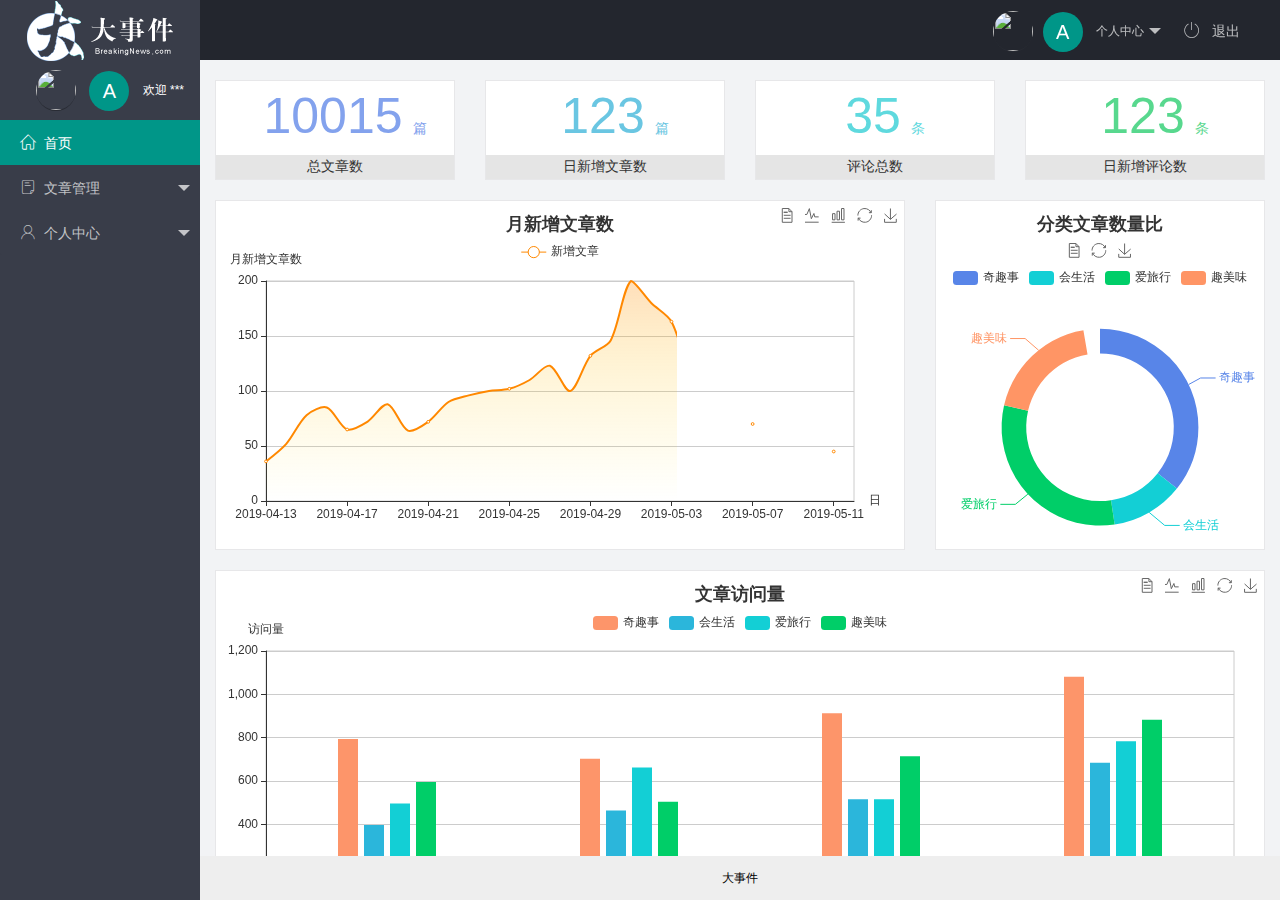
==== commit 4fe63577: "完成个人中心USER的开发" ====
--- a/index.html
+++ b/index.html
@@ -30,9 +30,9 @@
                 个人中心
               </a>
               <dl class="layui-nav-child">
-                <dd><a href="">基本资料</a></dd>
-                <dd><a href="">更换头像</a></dd>
-                <dd><a href="">重置密码</a></dd>
+                <dd><a href="./user/user_info.html" target="fm">基本资料</a></dd>
+                <dd><a href="./user/user_avatar.html" target="fm">更换头像</a></dd>
+                <dd><a href="./user/user_pwd.html" target="fm">重置密码</a></dd>
               </dl>
             </li>
             <li class="layui-nav-item" lay-header-event="menuRight" lay-unselect>
@@ -66,9 +66,9 @@
                 <li class="layui-nav-item">
                     <a href="javascript:;"><span class="iconfont icon-user"></span>个人中心</a>
                     <dl class="layui-nav-child">
-                        <dd><a href="javascript:;"><i class="layui-icon layui-icon-cols"></i>基本资料</a></dd>
-                        <dd><a href="javascript:;"><i class="layui-icon layui-icon-cols"></i>更换头像</a></dd>
-                        <dd><a href="javascript:;"><i class="layui-icon layui-icon-cols"></i>重置密码</a></dd>
+                        <dd><a href="./user/user_info.html" target="fm"><i class="layui-icon layui-icon-cols"></i>基本资料</a></dd>
+                        <dd><a href="./user/user_avatar.html" target="fm"><i class="layui-icon layui-icon-cols"></i>更换头像</a></dd>
+                        <dd><a href="./user/user_pwd.html" target="fm"><i class="layui-icon layui-icon-cols"></i>重置密码</a></dd>
                     </dl>
                 </li>
             </ul>
@@ -80,14 +80,16 @@
           <iframe name="fm" src="./home/dashboard.html" frameborder="0"></iframe>
         </div>
         
-        <div class="layui-footer">
+        <div class="layui-footer">            
           <!-- 底部固定区域 -->
           大事件
         </div>
     </div>
-      <script src="./assets/lib/layui/layui.all.js"></script>
-      <script src="./assets/lib/jquery.js"></script>
-      <script src="./assets/js/baseAPI.js"></script>
-      <script src="./assets/js/index.js"></script>
+
+
+    <script src="./assets/lib/layui/layui.all.js"></script>
+    <script src="./assets/lib/jquery.js"></script>
+    <script src="./assets/js/baseAPI.js"></script>
+    <script src="./assets/js/index.js"></script>
 </body>
 </html>